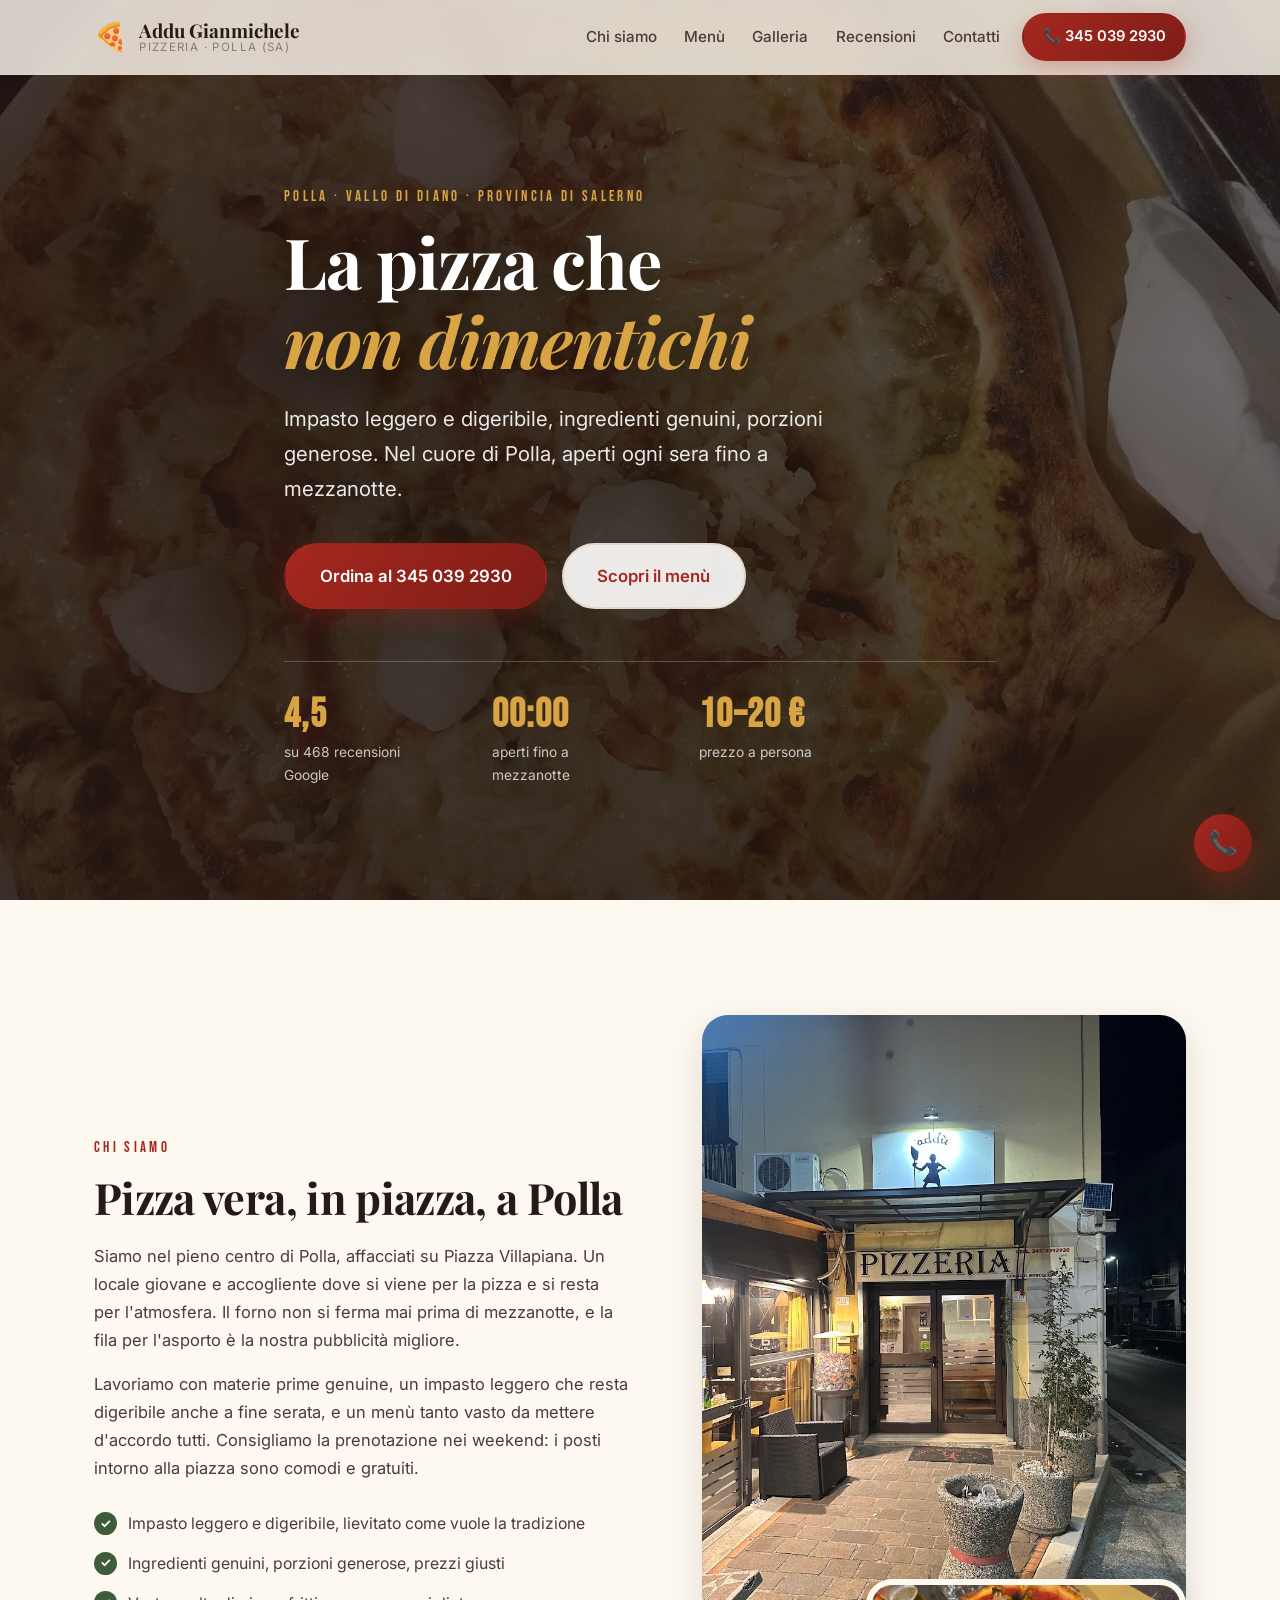
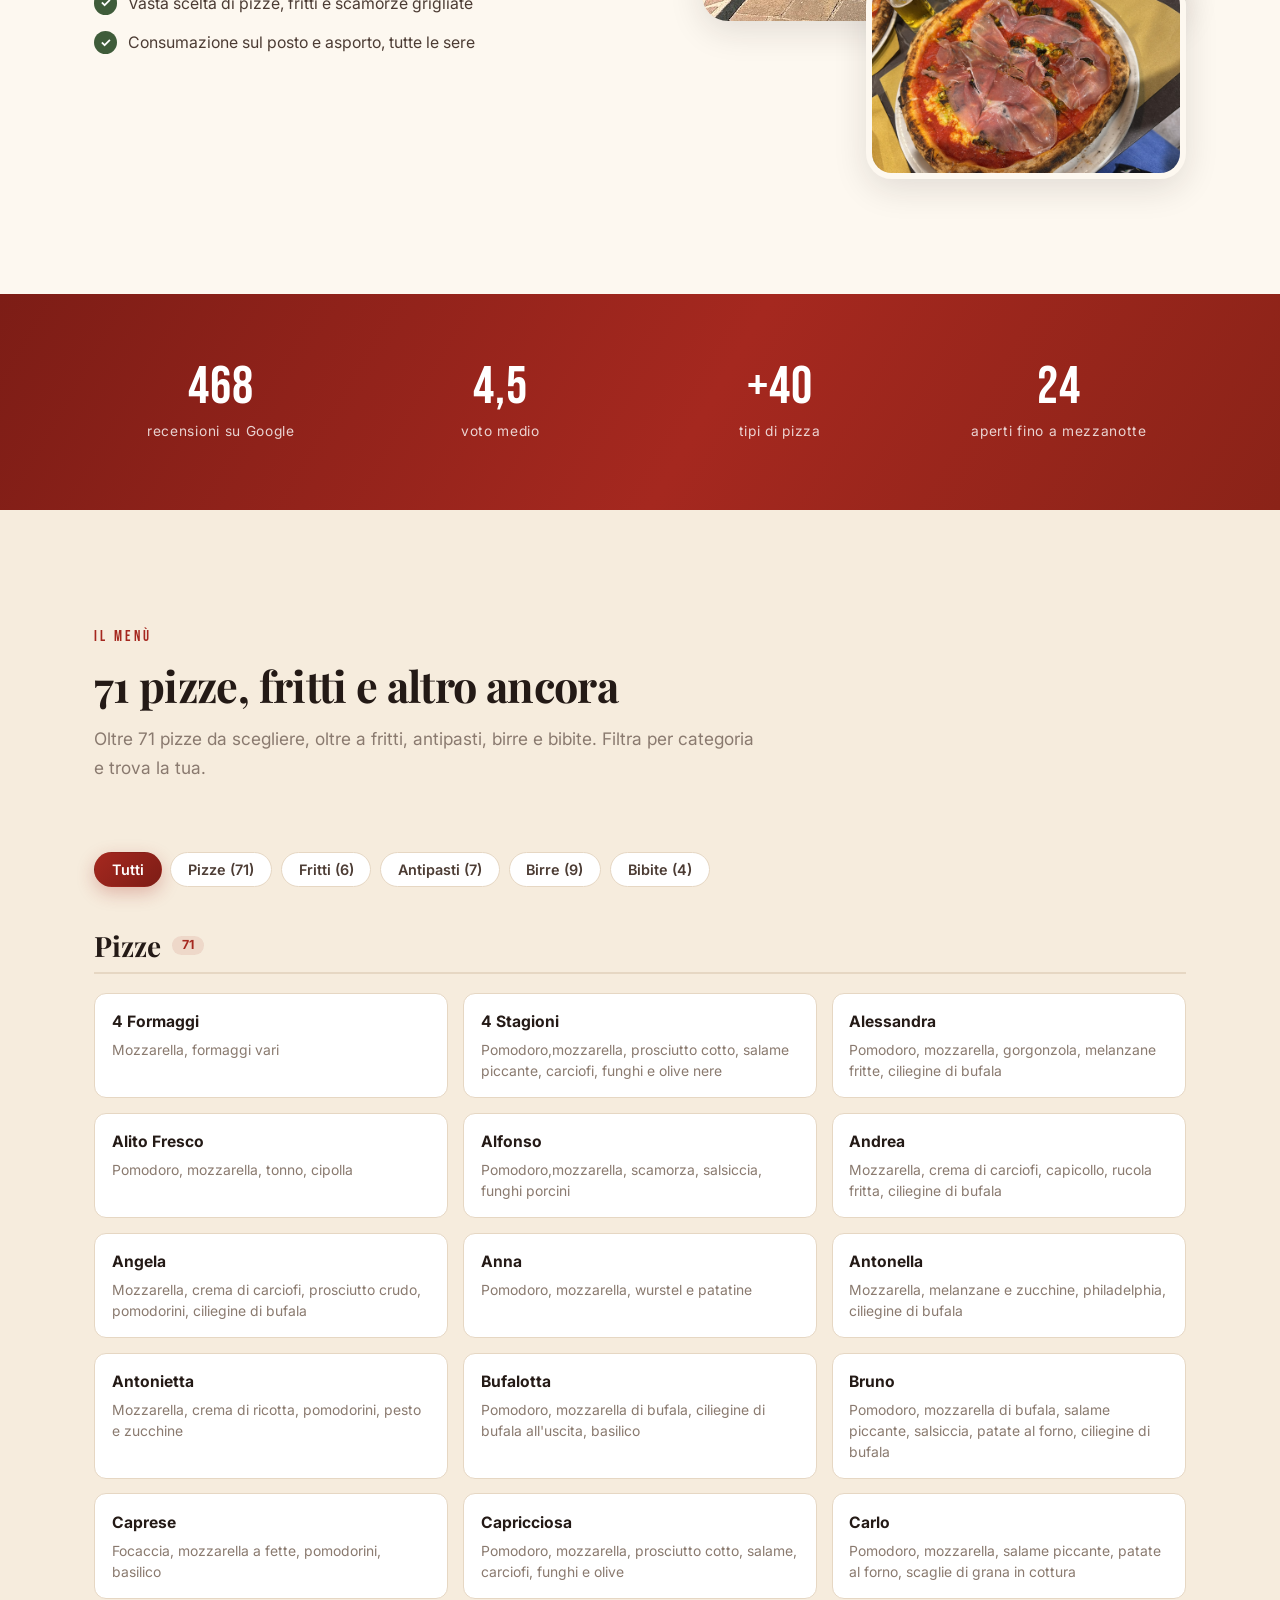
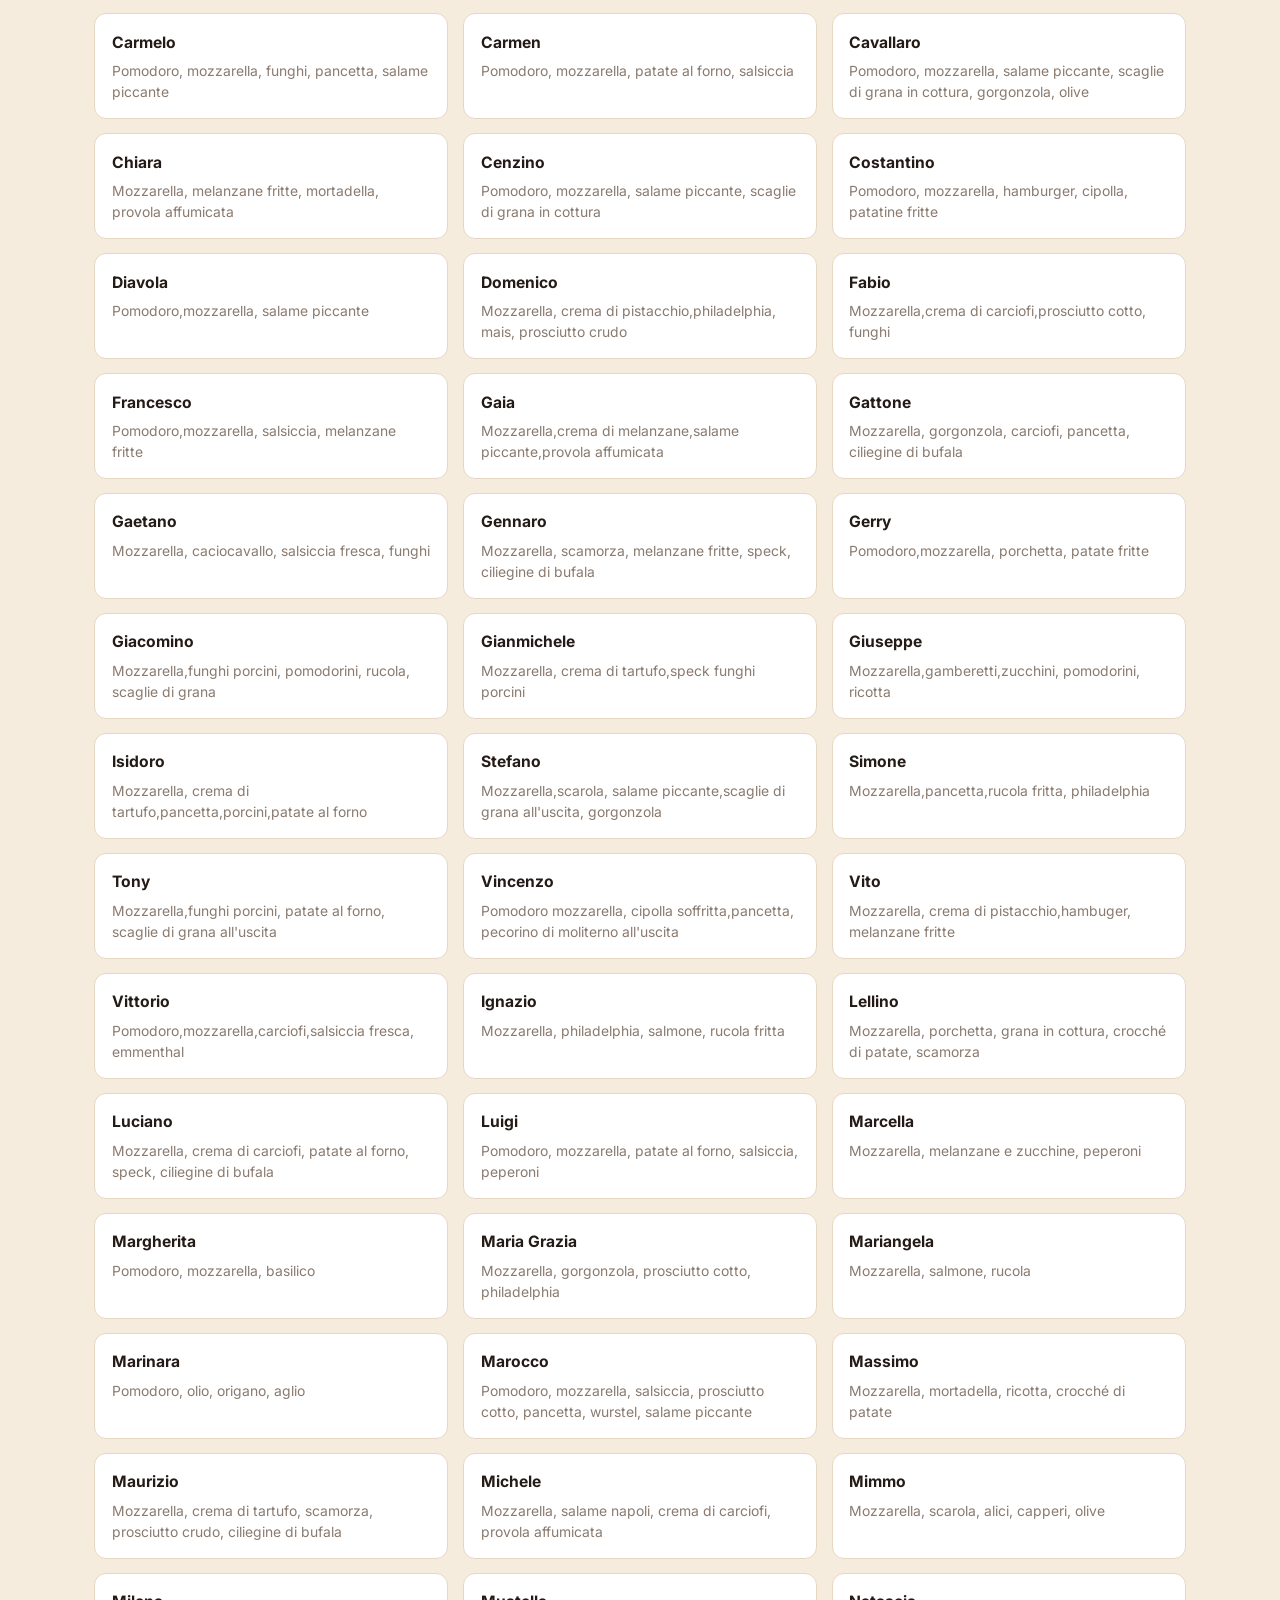
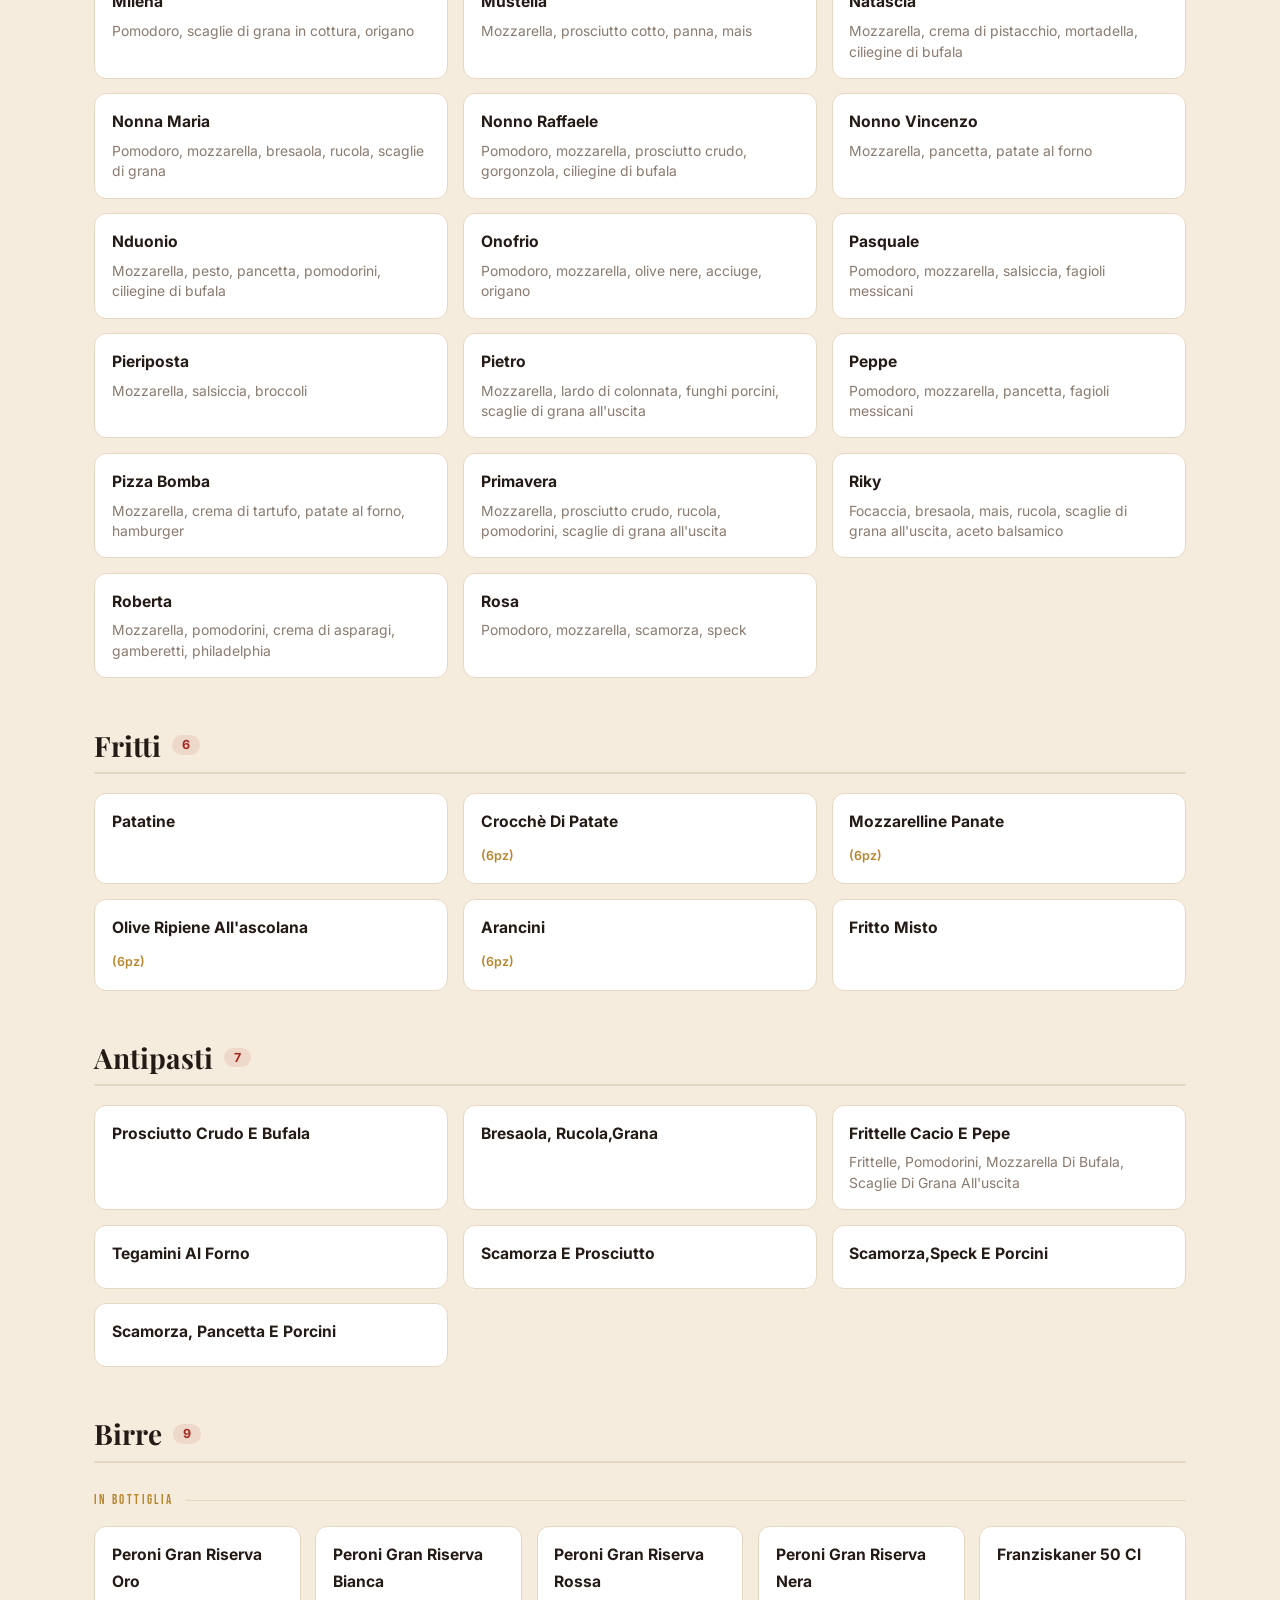
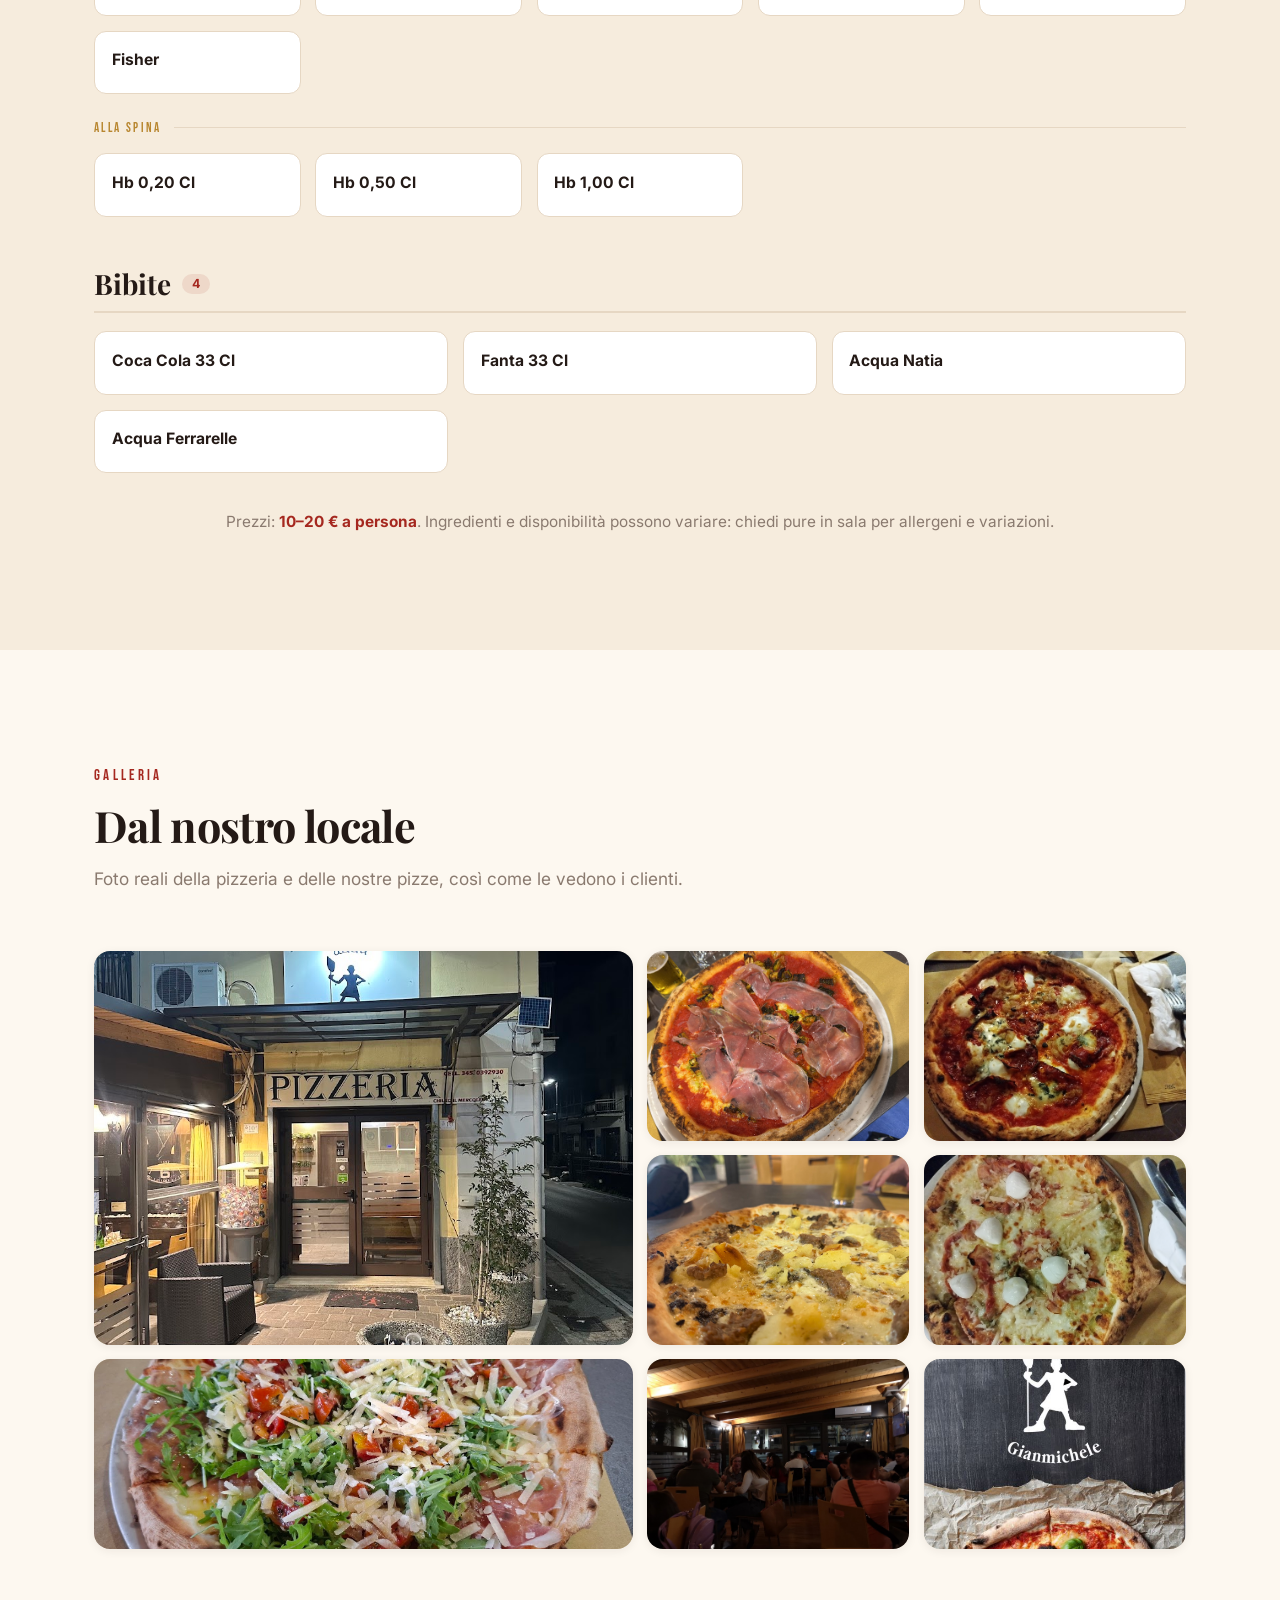
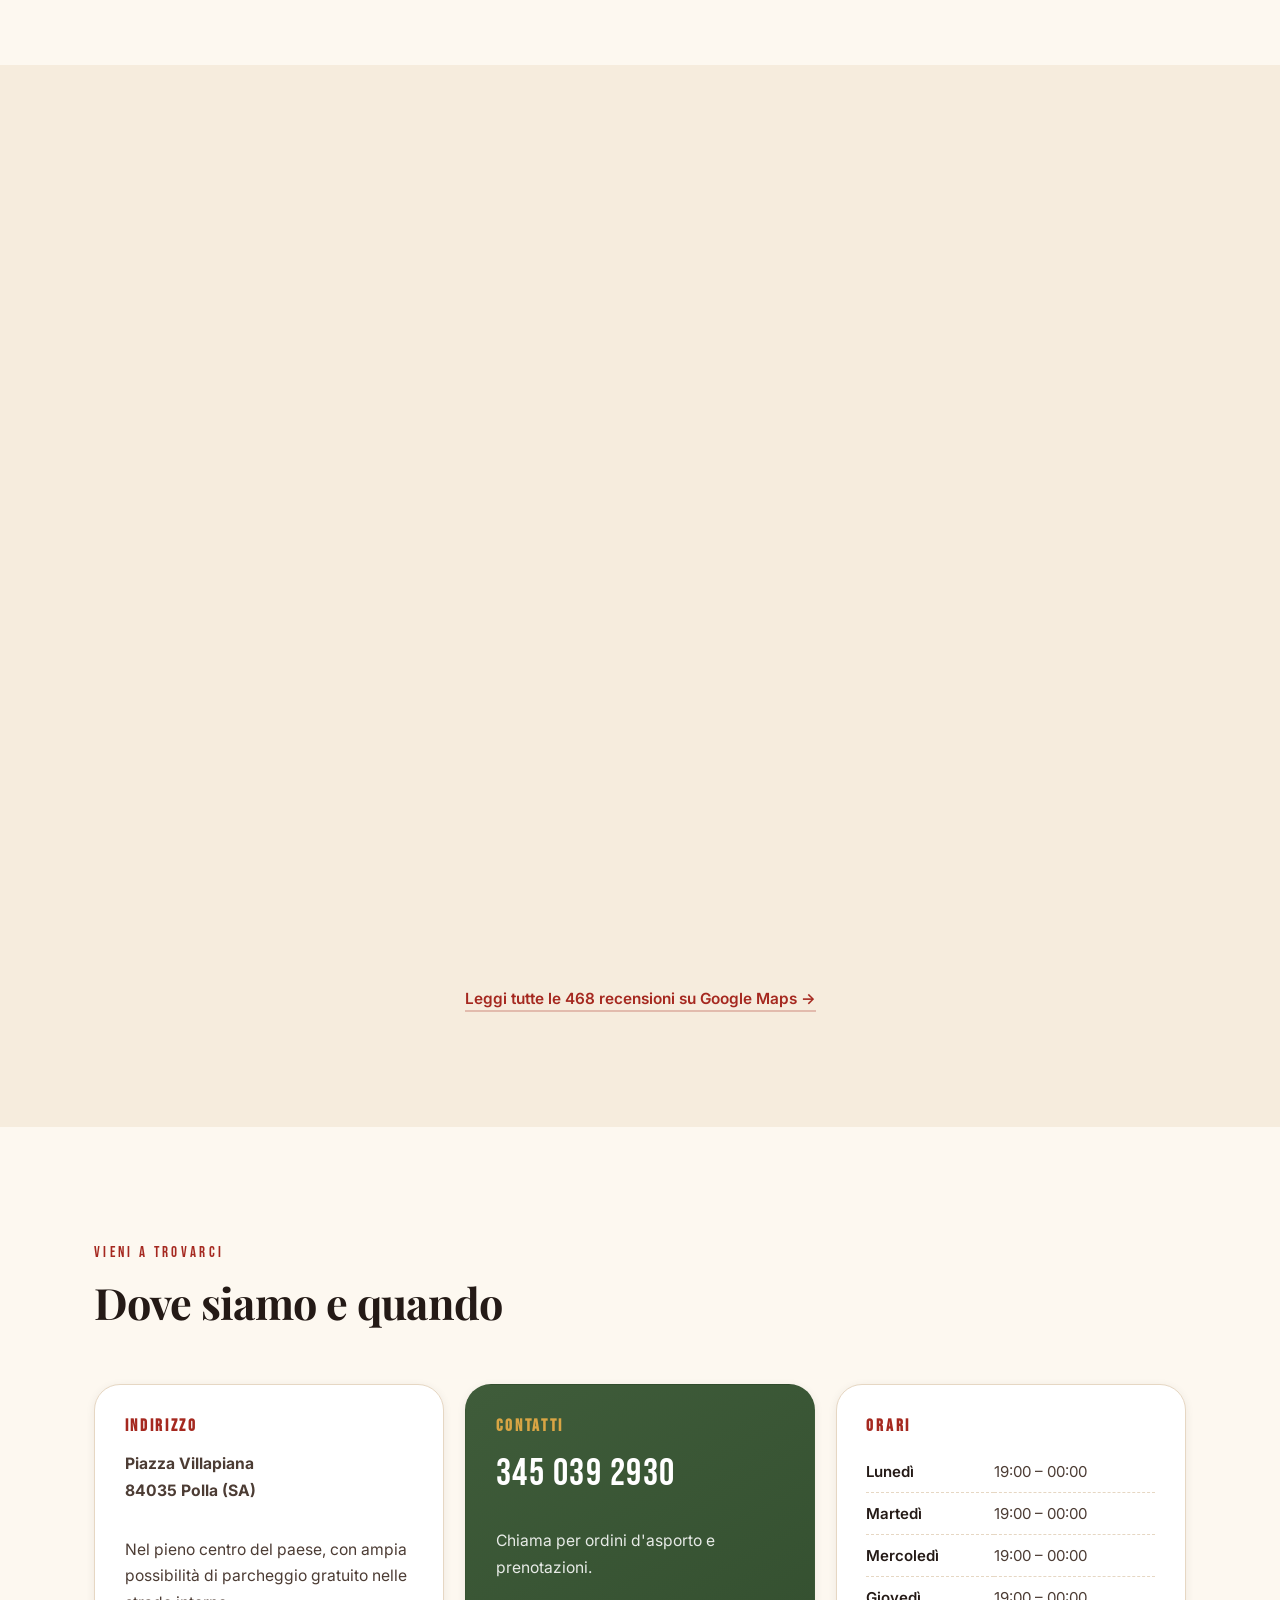
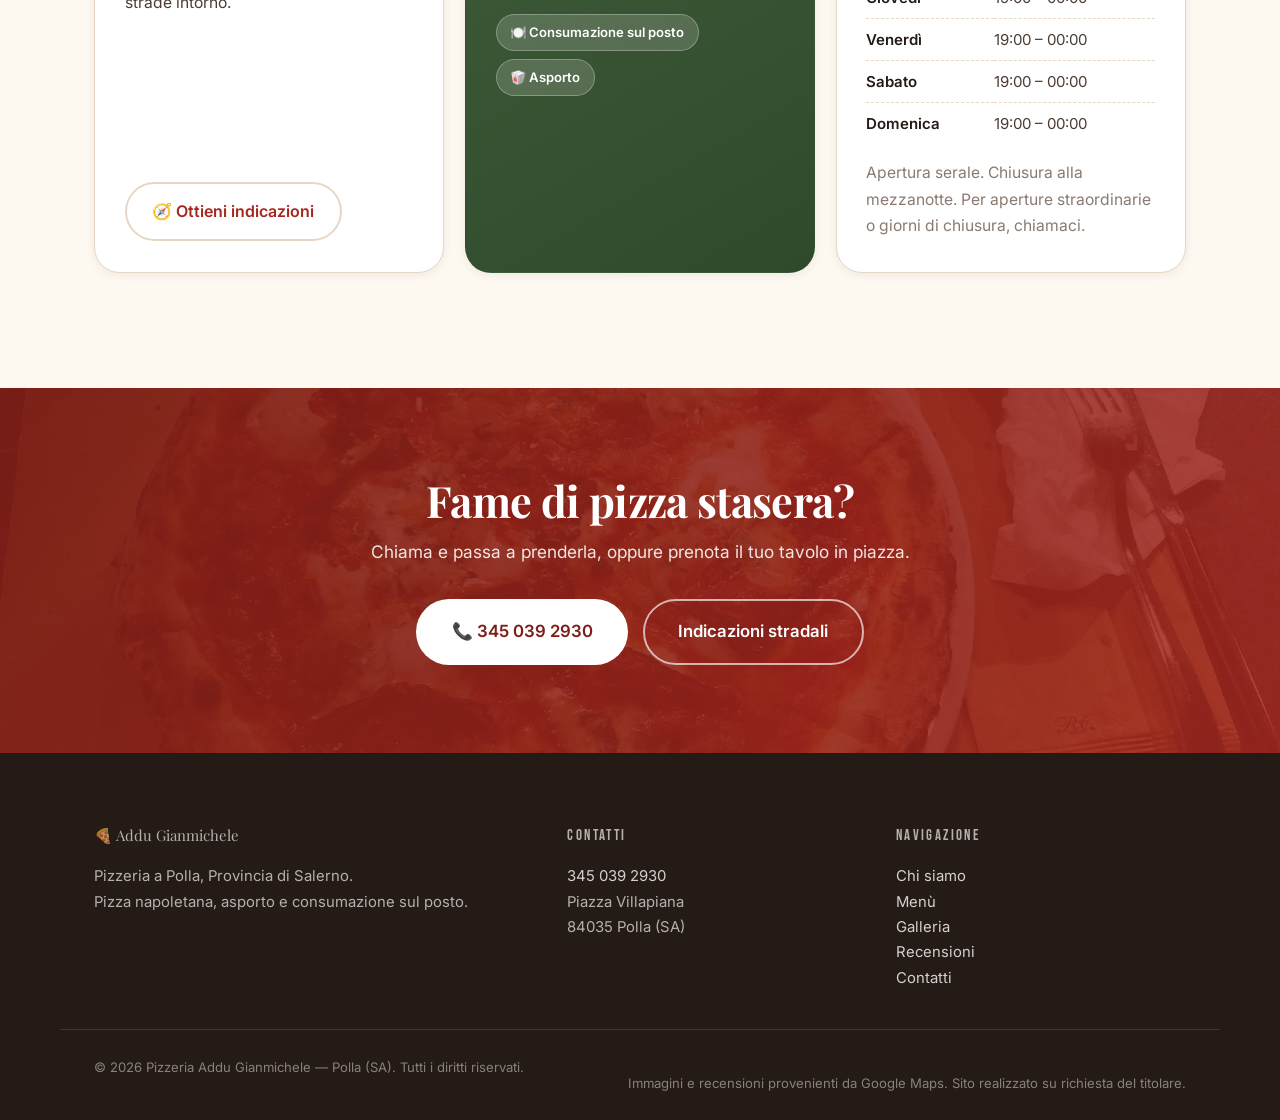
==== index.html @ abef3019 "Sito vetrina Pizzeria Addu Gianmichele - Polla (SA)" ====
<!DOCTYPE html>
<html lang="it">
<head>
<meta charset="UTF-8">
<meta name="viewport" content="width=device-width, initial-scale=1.0">
<title>Pizzeria Addu Gianmichele — Polla (SA) | Pizza napoletana d'asporto e sul posto</title>
<meta name="description" content="Pizzeria Addu Gianmichele a Polla (SA). Pizza napoletana con impasto leggero e ingredienti genuini. Apertura serale fino a mezzanotte, asporto e consumazione sul posto. Piazza Villapiana, Polla. Tel 345 039 2930.">
<meta name="keywords" content="pizzeria Polla, pizza Polla,Addu Gianmichele, pizza da asporto Polla, pizzeria Vallo di Diano, pizza napoletana Salerno">
<meta name="author" content="Pizzeria Addu Gianmichele">
<link rel="canonical" href="https://www.pizzeriaaddugianmichele.it/">

<!-- Open Graph -->
<meta property="og:type" content="restaurant.restaurant">
<meta property="og:title" content="Pizzeria Addu Gianmichele — Polla (SA)">
<meta property="og:description" content="Pizza napoletana con impasto leggero e ingredienti genuini. Aperti fino a mezzanotte. Asporto e sul posto.">
<meta property="og:image" content="images/foto-1.jpg">
<meta property="og:locale" content="it_IT">
<meta property="og:url" content="https://www.pizzeriaaddugianmichele.it/">

<!-- Schema.org LocalBusiness -->
<script type="application/ld+json">
{
  "@context": "https://schema.org",
  "@type": "Restaurant",
  "name": "Pizzeria Addu Gianmichele",
  "servesCuisine": "Pizza, Italiana",
  "priceRange": "€€",
  "currenciesAccepted": "EUR",
  "paymentAccepted": "Contanti, Carte di debito, Carte di credito",
  "telephone": "+393450392930",
  "address": {
    "@type": "PostalAddress",
    "streetAddress": "Piazza Villapiana",
    "postalCode": "84035",
    "addressLocality": "Polla",
    "addressRegion": "SA",
    "addressCountry": "IT"
  },
  "hasMap": "https://maps.google.com/?q=Pizzeria+Addu+Gianmichele+Piazza+Villapiana+Polla+SA",
  "openingHoursSpecification": [{
    "@type": "OpeningHoursSpecification",
    "dayOfWeek": ["Tuesday","Wednesday","Thursday","Friday","Saturday","Sunday","Monday"],
    "opens": "19:00",
    "closes": "00:00"
  }],
  "aggregateRating": {
    "@type": "AggregateRating",
    "ratingValue": "4.5",
    "reviewCount": "468",
    "bestRating": "5",
    "worstRating": "1"
  },
  "review": [
    {
      "@type": "Review",
      "author": {"@type": "Person", "name": "Arianna Liuzzi"},
      "reviewRating": {"@type": "Rating", "ratingValue": "5", "bestRating": "5"},
      "reviewBody": "Location bella e molto giovanile. Servizio molto veloce e professionale. Menù molto vasto soprattutto per le pizze. Portate generose."
    },
    {
      "@type": "Review",
      "author": {"@type": "Person", "name": "Mr. Sydbar Roger"},
      "reviewRating": {"@type": "Rating", "ratingValue": "5", "bestRating": "5"},
      "reviewBody": "In pieno centro, affacciato in una piazza di Polla c'è questo locale dove si consiglia la prenotazione. Posto strategico perché circondato da tanti posti per parcheggiare liberamente."
    }
  ]
}
</script>

<link rel="icon" type="image/svg+xml" href="favicon.svg">
<link rel="apple-touch-icon" href="favicon.svg">
<link rel="preconnect" href="https://fonts.googleapis.com">
<link rel="preconnect" href="https://fonts.gstatic.com" crossorigin>
<link href="https://fonts.googleapis.com/css2?family=Bebas+Neue&family=Inter:wght@400;500;600;700&family=Playfair+Display:ital,wght@0,700;1,600&display=swap" rel="stylesheet">
<link rel="stylesheet" href="css/style.css">
</head>
<body>

<!-- ===== HEADER / NAV ===== -->
<header class="site-header" id="top">
  <div class="container header-inner">
    <a class="brand" href="#top">
      <span class="brand-mark" aria-hidden="true">🍕</span>
      <span class="brand-text">
        <strong>Addu Gianmichele</strong>
        <small>Pizzeria · Polla (SA)</small>
      </span>
    </a>
    <nav class="nav" aria-label="Navigazione principale">
      <a href="#chi-siamo">Chi siamo</a>
      <a href="#menu">Menù</a>
      <a href="#galleria">Galleria</a>
      <a href="#recensioni">Recensioni</a>
      <a href="#contatti">Contatti</a>
    </nav>
    <a class="btn btn-primary btn-sm header-cta" href="tel:+393450392930">📞 345 039 2930</a>
    <button class="nav-toggle" aria-label="Apri menu di navigazione" aria-expanded="false" aria-controls="mobile-nav">
      <span></span><span></span><span></span>
    </button>
  </div>
  <nav class="mobile-nav" id="mobile-nav" aria-label="Navigazione mobile">
    <a href="#chi-siamo">Chi siamo</a>
    <a href="#menu">Menù</a>
    <a href="#galleria">Galleria</a>
    <a href="#recensioni">Recensioni</a>
    <a href="#contatti">Contatti</a>
    <a href="tel:+393450392930" class="btn btn-primary">Chiama ora</a>
  </nav>
</header>

<main>

<!-- ===== HERO ===== -->
<section class="hero" id="hero">
  <div class="hero-bg" aria-hidden="true"></div>
  <div class="container hero-inner">
    <p class="eyebrow">Polla · Vallo di Diano · Provincia di Salerno</p>
    <h1>La pizza che<br><em>non dimentichi</em></h1>
    <p class="hero-sub">Impasto leggero e digeribile, ingredienti genuini, porzioni generose. Nel cuore di Polla, aperti ogni sera fino a mezzanotte.</p>
    <div class="hero-actions">
      <a class="btn btn-primary btn-lg" href="tel:+393450392930">Ordina al 345 039 2930</a>
      <a class="btn btn-ghost btn-lg" href="#menu">Scopri il menù</a>
    </div>
    <ul class="hero-facts">
      <li><strong>4,5</strong><span>su 468 recensioni Google</span></li>
      <li><strong>00:00</strong><span>aperti fino a mezzanotte</span></li>
      <li><strong>10–20 €</strong><span>prezzo a persona</span></li>
    </ul>
  </div>
</section>

<!-- ===== CHI SIAMO ===== -->
<section class="section" id="chi-siamo">
  <div class="container split">
    <div class="split-text">
      <p class="eyebrow">Chi siamo</p>
      <h2>Pizza vera, in piazza, a Polla</h2>
      <p>Siamo nel pieno centro di Polla, affacciati su Piazza Villapiana. Un locale giovane e accogliente dove si viene per la pizza e si resta per l'atmosfera. Il forno non si ferma mai prima di mezzanotte, e la fila per l'asporto è la nostra pubblicità migliore.</p>
      <p>Lavoriamo con materie prime genuine, un impasto leggero che resta digeribile anche a fine serata, e un menù tanto vasto da mettere d'accordo tutti. Consigliamo la prenotazione nei weekend: i posti intorno alla piazza sono comodi e gratuiti.</p>
      <ul class="check-list">
        <li>Impasto leggero e digeribile, lievitato come vuole la tradizione</li>
        <li>Ingredienti genuini, porzioni generose, prezzi giusti</li>
        <li>Vasta scelta di pizze, fritti e scamorze grigliate</li>
        <li>Consumazione sul posto e asporto, tutte le sere</li>
      </ul>
    </div>
    <div class="split-media">
      <figure class="frame frame-tall">
        <img src="images/foto-1.jpg" alt="Pizza della Pizzeria Addu Gianmichele a Polla" loading="lazy" width="800" height="1067">
      </figure>
      <figure class="frame frame-offset">
        <img src="images/foto-3.jpg" alt="Pizza servita dalla Pizzeria Addu Gianmichele" loading="lazy" width="1600" height="900">
      </figure>
    </div>
  </div>
</section>

<!-- ===== NUMERI ===== -->
<section class="band">
  <div class="container band-grid">
    <div class="band-item"><span class="band-num">468</span><span class="band-label">recensioni su Google</span></div>
    <div class="band-item"><span class="band-num">4,5</span><span class="band-label">voto medio</span></div>
    <div class="band-item"><span class="band-num">+40</span><span class="band-label">tipi di pizza</span></div>
    <div class="band-item"><span class="band-num">24</span><span class="band-label">aperti fino a mezzanotte</span></div>
  </div>
</section>

<!-- ===== MENU ===== -->
<section class="section section-alt" id="menu">
  <div class="container">
    <header class="section-head">
      <p class="eyebrow">Il menù</p>
      <h2>71 pizze, fritti e altro ancora</h2>
      <p class="section-lead">Oltre 71 pizze da scegliere, oltre a fritti, antipasti, birre e bibite. Filtra per categoria e trova la tua.</p>
    </header>

    <div class="menu-filters" role="tablist" aria-label="Filtra il menù per categoria">
      <button type="button" class="chip-filter is-active" data-filter="all" aria-pressed="true">Tutti</button>
      <button type="button" class="chip-filter" data-filter="pizze" aria-pressed="false">Pizze (71)</button>
      <button type="button" class="chip-filter" data-filter="fritti" aria-pressed="false">Fritti (6)</button>
      <button type="button" class="chip-filter" data-filter="antipasti" aria-pressed="false">Antipasti (7)</button>
      <button type="button" class="chip-filter" data-filter="birre" aria-pressed="false">Birre (9)</button>
      <button type="button" class="chip-filter" data-filter="bibite" aria-pressed="false">Bibite (4)</button>
    </div>

    <div class="menu-full">
      <div class="m-group" data-group="pizze">
        <h3 class="m-title">Pizze<span class="m-count">71</span></h3>
        <div class="m-list">
          <article class="m-item">
            <h4>4 Formaggi</h4>
            <p>Mozzarella, formaggi vari</p>
          </article>
          <article class="m-item">
            <h4>4 Stagioni</h4>
            <p>Pomodoro,mozzarella, prosciutto cotto, salame piccante, carciofi, funghi e olive nere</p>
          </article>
          <article class="m-item">
            <h4>Alessandra</h4>
            <p>Pomodoro, mozzarella, gorgonzola, melanzane fritte, ciliegine di bufala</p>
          </article>
          <article class="m-item">
            <h4>Alito Fresco</h4>
            <p>Pomodoro, mozzarella, tonno, cipolla</p>
          </article>
          <article class="m-item">
            <h4>Alfonso</h4>
            <p>Pomodoro,mozzarella, scamorza, salsiccia, funghi porcini</p>
          </article>
          <article class="m-item">
            <h4>Andrea</h4>
            <p>Mozzarella, crema di carciofi, capicollo, rucola fritta, ciliegine di bufala</p>
          </article>
          <article class="m-item">
            <h4>Angela</h4>
            <p>Mozzarella, crema di carciofi, prosciutto crudo, pomodorini, ciliegine di bufala</p>
          </article>
          <article class="m-item">
            <h4>Anna</h4>
            <p>Pomodoro, mozzarella, wurstel e patatine</p>
          </article>
          <article class="m-item">
            <h4>Antonella</h4>
            <p>Mozzarella, melanzane e zucchine, philadelphia, ciliegine di bufala</p>
          </article>
          <article class="m-item">
            <h4>Antonietta</h4>
            <p>Mozzarella, crema di ricotta, pomodorini, pesto e zucchine</p>
          </article>
          <article class="m-item">
            <h4>Bufalotta</h4>
            <p>Pomodoro, mozzarella di bufala, ciliegine di bufala all&#x27;uscita, basilico</p>
          </article>
          <article class="m-item">
            <h4>Bruno</h4>
            <p>Pomodoro, mozzarella di bufala, salame piccante, salsiccia, patate al forno, ciliegine di bufala</p>
          </article>
          <article class="m-item">
            <h4>Caprese</h4>
            <p>Focaccia, mozzarella a fette, pomodorini, basilico</p>
          </article>
          <article class="m-item">
            <h4>Capricciosa</h4>
            <p>Pomodoro, mozzarella, prosciutto cotto, salame, carciofi, funghi e olive</p>
          </article>
          <article class="m-item">
            <h4>Carlo</h4>
            <p>Pomodoro, mozzarella, salame piccante, patate al forno, scaglie di grana in cottura</p>
          </article>
          <article class="m-item">
            <h4>Carmelo</h4>
            <p>Pomodoro, mozzarella, funghi, pancetta, salame piccante</p>
          </article>
          <article class="m-item">
            <h4>Carmen</h4>
            <p>Pomodoro, mozzarella, patate al forno, salsiccia</p>
          </article>
          <article class="m-item">
            <h4>Cavallaro</h4>
            <p>Pomodoro, mozzarella, salame piccante, scaglie di grana in cottura, gorgonzola, olive</p>
          </article>
          <article class="m-item">
            <h4>Chiara</h4>
            <p>Mozzarella, melanzane fritte, mortadella, provola affumicata</p>
          </article>
          <article class="m-item">
            <h4>Cenzino</h4>
            <p>Pomodoro, mozzarella, salame piccante, scaglie di grana in cottura</p>
          </article>
          <article class="m-item">
            <h4>Costantino</h4>
            <p>Pomodoro, mozzarella, hamburger, cipolla, patatine fritte</p>
          </article>
          <article class="m-item">
            <h4>Diavola</h4>
            <p>Pomodoro,mozzarella, salame piccante</p>
          </article>
          <article class="m-item">
            <h4>Domenico</h4>
            <p>Mozzarella, crema di pistacchio,philadelphia, mais, prosciutto crudo</p>
          </article>
          <article class="m-item">
            <h4>Fabio</h4>
            <p>Mozzarella,crema di carciofi,prosciutto cotto, funghi</p>
          </article>
          <article class="m-item">
            <h4>Francesco</h4>
            <p>Pomodoro,mozzarella, salsiccia, melanzane fritte</p>
          </article>
          <article class="m-item">
            <h4>Gaia</h4>
            <p>Mozzarella,crema di melanzane,salame piccante,provola affumicata</p>
          </article>
          <article class="m-item">
            <h4>Gattone</h4>
            <p>Mozzarella, gorgonzola, carciofi, pancetta, ciliegine di bufala</p>
          </article>
          <article class="m-item">
            <h4>Gaetano</h4>
            <p>Mozzarella, caciocavallo, salsiccia fresca, funghi</p>
          </article>
          <article class="m-item">
            <h4>Gennaro</h4>
            <p>Mozzarella, scamorza, melanzane fritte, speck, ciliegine di bufala</p>
          </article>
          <article class="m-item">
            <h4>Gerry</h4>
            <p>Pomodoro,mozzarella, porchetta, patate fritte</p>
          </article>
          <article class="m-item">
            <h4>Giacomino</h4>
            <p>Mozzarella,funghi porcini, pomodorini, rucola, scaglie di grana</p>
          </article>
          <article class="m-item">
            <h4>Gianmichele</h4>
            <p>Mozzarella, crema di tartufo,speck funghi porcini</p>
          </article>
          <article class="m-item">
            <h4>Giuseppe</h4>
            <p>Mozzarella,gamberetti,zucchini, pomodorini, ricotta</p>
          </article>
          <article class="m-item">
            <h4>Isidoro</h4>
            <p>Mozzarella, crema di tartufo,pancetta,porcini,patate al forno</p>
          </article>
          <article class="m-item">
            <h4>Stefano</h4>
            <p>Mozzarella,scarola, salame piccante,scaglie di grana all&#x27;uscita, gorgonzola</p>
          </article>
          <article class="m-item">
            <h4>Simone</h4>
            <p>Mozzarella,pancetta,rucola fritta, philadelphia</p>
          </article>
          <article class="m-item">
            <h4>Tony</h4>
            <p>Mozzarella,funghi porcini, patate al forno, scaglie di grana all&#x27;uscita</p>
          </article>
          <article class="m-item">
            <h4>Vincenzo</h4>
            <p>Pomodoro mozzarella, cipolla soffritta,pancetta, pecorino di moliterno all&#x27;uscita</p>
          </article>
          <article class="m-item">
            <h4>Vito</h4>
            <p>Mozzarella, crema di pistacchio,hambuger, melanzane fritte</p>
          </article>
          <article class="m-item">
            <h4>Vittorio</h4>
            <p>Pomodoro,mozzarella,carciofi,salsiccia fresca, emmenthal</p>
          </article>
          <article class="m-item">
            <h4>Ignazio</h4>
            <p>Mozzarella, philadelphia, salmone, rucola fritta</p>
          </article>
          <article class="m-item">
            <h4>Lellino</h4>
            <p>Mozzarella, porchetta, grana in cottura, crocché di patate, scamorza</p>
          </article>
          <article class="m-item">
            <h4>Luciano</h4>
            <p>Mozzarella, crema di carciofi, patate al forno, speck, ciliegine di bufala</p>
          </article>
          <article class="m-item">
            <h4>Luigi</h4>
            <p>Pomodoro, mozzarella, patate al forno, salsiccia, peperoni</p>
          </article>
          <article class="m-item">
            <h4>Marcella</h4>
            <p>Mozzarella, melanzane e zucchine, peperoni</p>
          </article>
          <article class="m-item">
            <h4>Margherita</h4>
            <p>Pomodoro, mozzarella, basilico</p>
          </article>
          <article class="m-item">
            <h4>Maria Grazia</h4>
            <p>Mozzarella, gorgonzola, prosciutto cotto, philadelphia</p>
          </article>
          <article class="m-item">
            <h4>Mariangela</h4>
            <p>Mozzarella, salmone, rucola</p>
          </article>
          <article class="m-item">
            <h4>Marinara</h4>
            <p>Pomodoro, olio, origano, aglio</p>
          </article>
          <article class="m-item">
            <h4>Marocco</h4>
            <p>Pomodoro, mozzarella, salsiccia, prosciutto cotto, pancetta, wurstel, salame piccante</p>
          </article>
          <article class="m-item">
            <h4>Massimo</h4>
            <p>Mozzarella, mortadella, ricotta, crocché di patate</p>
          </article>
          <article class="m-item">
            <h4>Maurizio</h4>
            <p>Mozzarella, crema di tartufo, scamorza, prosciutto crudo, ciliegine di bufala</p>
          </article>
          <article class="m-item">
            <h4>Michele</h4>
            <p>Mozzarella, salame napoli, crema di carciofi, provola affumicata</p>
          </article>
          <article class="m-item">
            <h4>Mimmo</h4>
            <p>Mozzarella, scarola, alici, capperi, olive</p>
          </article>
          <article class="m-item">
            <h4>Milena</h4>
            <p>Pomodoro, scaglie di grana in cottura, origano</p>
          </article>
          <article class="m-item">
            <h4>Mustella</h4>
            <p>Mozzarella, prosciutto cotto, panna, mais</p>
          </article>
          <article class="m-item">
            <h4>Natascia</h4>
            <p>Mozzarella, crema di pistacchio, mortadella, ciliegine di bufala</p>
          </article>
          <article class="m-item">
            <h4>Nonna Maria</h4>
            <p>Pomodoro, mozzarella, bresaola, rucola, scaglie di grana</p>
          </article>
          <article class="m-item">
            <h4>Nonno Raffaele</h4>
            <p>Pomodoro, mozzarella, prosciutto crudo, gorgonzola, ciliegine di bufala</p>
          </article>
          <article class="m-item">
            <h4>Nonno Vincenzo</h4>
            <p>Mozzarella, pancetta, patate al forno</p>
          </article>
          <article class="m-item">
            <h4>Nduonio</h4>
            <p>Mozzarella, pesto, pancetta, pomodorini, ciliegine di bufala</p>
          </article>
          <article class="m-item">
            <h4>Onofrio</h4>
            <p>Pomodoro, mozzarella, olive nere, acciuge, origano</p>
          </article>
          <article class="m-item">
            <h4>Pasquale</h4>
            <p>Pomodoro, mozzarella, salsiccia, fagioli messicani</p>
          </article>
          <article class="m-item">
            <h4>Pieriposta</h4>
            <p>Mozzarella, salsiccia, broccoli</p>
          </article>
          <article class="m-item">
            <h4>Pietro</h4>
            <p>Mozzarella, lardo di colonnata, funghi porcini, scaglie di grana all&#x27;uscita</p>
          </article>
          <article class="m-item">
            <h4>Peppe</h4>
            <p>Pomodoro, mozzarella, pancetta, fagioli messicani</p>
          </article>
          <article class="m-item">
            <h4>Pizza Bomba</h4>
            <p>Mozzarella, crema di tartufo, patate al forno, hamburger</p>
          </article>
          <article class="m-item">
            <h4>Primavera</h4>
            <p>Mozzarella, prosciutto crudo, rucola, pomodorini, scaglie di grana all&#x27;uscita</p>
          </article>
          <article class="m-item">
            <h4>Riky</h4>
            <p>Focaccia, bresaola, mais, rucola, scaglie di grana all&#x27;uscita, aceto balsamico</p>
          </article>
          <article class="m-item">
            <h4>Roberta</h4>
            <p>Mozzarella, pomodorini, crema di asparagi, gamberetti, philadelphia</p>
          </article>
          <article class="m-item">
            <h4>Rosa</h4>
            <p>Pomodoro, mozzarella, scamorza, speck</p>
          </article>
        </div>
      </div>
      <div class="m-group" data-group="fritti">
        <h3 class="m-title">Fritti<span class="m-count">6</span></h3>
        <div class="m-list">
          <article class="m-item">
            <h4>Patatine</h4>
          </article>
          <article class="m-item">
            <h4>Crocchè Di Patate</h4>
            <span class="m-nota">(6pz)</span>
          </article>
          <article class="m-item">
            <h4>Mozzarelline Panate</h4>
            <span class="m-nota">(6pz)</span>
          </article>
          <article class="m-item">
            <h4>Olive Ripiene All&#x27;ascolana</h4>
            <span class="m-nota">(6pz)</span>
          </article>
          <article class="m-item">
            <h4>Arancini</h4>
            <span class="m-nota">(6pz)</span>
          </article>
          <article class="m-item">
            <h4>Fritto Misto</h4>
          </article>
        </div>
      </div>
      <div class="m-group" data-group="antipasti">
        <h3 class="m-title">Antipasti<span class="m-count">7</span></h3>
        <div class="m-list">
          <article class="m-item">
            <h4>Prosciutto Crudo E Bufala</h4>
          </article>
          <article class="m-item">
            <h4>Bresaola, Rucola,Grana</h4>
          </article>
          <article class="m-item">
            <h4>Frittelle Cacio E Pepe</h4>
            <p>Frittelle, Pomodorini, Mozzarella Di Bufala, Scaglie Di Grana All&#x27;uscita</p>
          </article>
          <article class="m-item">
            <h4>Tegamini Al Forno</h4>
          </article>
          <article class="m-item">
            <h4>Scamorza E Prosciutto</h4>
          </article>
          <article class="m-item">
            <h4>Scamorza,Speck E Porcini</h4>
          </article>
          <article class="m-item">
            <h4>Scamorza, Pancetta E Porcini</h4>
          </article>
        </div>
      </div>
      <div class="m-group" data-group="birre">
        <h3 class="m-title">Birre<span class="m-count">9</span></h3>
        <div class="m-list m-list-drinks">
          <div class="m-sub">In bottiglia</div>
          <article class="m-item"><h4>Peroni Gran Riserva Oro</h4></article>
          <article class="m-item"><h4>Peroni Gran Riserva Bianca</h4></article>
          <article class="m-item"><h4>Peroni Gran Riserva Rossa</h4></article>
          <article class="m-item"><h4>Peroni Gran Riserva Nera</h4></article>
          <article class="m-item"><h4>Franziskaner 50 Cl</h4></article>
          <article class="m-item"><h4>Fisher</h4></article>
          <div class="m-sub">Alla spina</div>
          <article class="m-item"><h4>Hb 0,20 Cl</h4></article>
          <article class="m-item"><h4>Hb 0,50 Cl</h4></article>
          <article class="m-item"><h4>Hb 1,00 Cl</h4></article>
        </div>
      </div>
      <div class="m-group" data-group="bibite">
        <h3 class="m-title">Bibite<span class="m-count">4</span></h3>
        <div class="m-list">
          <article class="m-item"><h4>Coca Cola 33 Cl</h4></article>
          <article class="m-item"><h4>Fanta 33 Cl</h4></article>
          <article class="m-item"><h4>Acqua Natia</h4></article>
          <article class="m-item"><h4>Acqua Ferrarelle</h4></article>
        </div>
      </div>
    </div>

    <p class="menu-note">Prezzi: <strong>10–20 € a persona</strong>. Ingredienti e disponibilità possono variare: chiedi pure in sala per allergeni e variazioni.</p>
  </div>
</section>

<!-- ===== GALLERIA ===== -->
<section class="section" id="galleria">
  <div class="container">
    <header class="section-head">
      <p class="eyebrow">Galleria</p>
      <h2>Dal nostro locale</h2>
      <p class="section-lead">Foto reali della pizzeria e delle nostre pizze, così come le vedono i clienti.</p>
    </header>
    <div class="gallery-grid" id="gallery">
      <figure><img src="images/foto-1.jpg" alt="Pizza della Pizzeria Addu Gianmichele" loading="lazy" width="800" height="1067"></figure>
      <figure><img src="images/foto-3.jpg" alt="Pizza della Pizzeria Addu Gianmichele" loading="lazy" width="1600" height="900"></figure>
      <figure><img src="images/foto-4.jpg" alt="Pizza della Pizzeria Addu Gianmichele" loading="lazy" width="1600" height="901"></figure>
      <figure><img src="images/foto-5.jpg" alt="Pizza della Pizzeria Addu Gianmichele" loading="lazy" width="1423" height="1067"></figure>
      <figure><img src="images/foto-6.jpg" alt="Pizza della Pizzeria Addu Gianmichele" loading="lazy" width="1600" height="901"></figure>
      <figure><img src="images/foto-7.jpg" alt="Pizza della Pizzeria Addu Gianmichele" loading="lazy" width="1423" height="1067"></figure>
      <figure><img src="images/foto-8.jpg" alt="Pizza della Pizzeria Addu Gianmichele" loading="lazy" width="1600" height="900"></figure>
      <figure><img src="images/foto-2.jpg" alt="Pizza della Pizzeria Addu Gianmichele" loading="lazy" width="496" height="704"></figure>
    </div>
  </div>
</section>

<!-- ===== RECENSIONI ===== -->
<section class="section section-alt" id="recensioni">
  <div class="container">
    <header class="section-head">
      <p class="eyebrow">Dicono di noi</p>
      <h2>4,5 su 468 recensioni</h2>
      <p class="section-lead">Recensioni reali lasciate dai clienti su Google Maps.</p>
    </header>
    <div class="reviews-grid">
      <blockquote class="review">
        <div class="stars" aria-label="5 stelle su 5">★★★★★</div>
        <p>"Pizza ottima, impasto super digeribile, ottima qualità delle materie prime."</p>
        <cite>Recensione Google</cite>
      </blockquote>
      <blockquote class="review">
        <div class="stars" aria-label="5 stelle su 5">★★★★★</div>
        <p>"Ingredienti buoni, genuini, ricchi di sapore!"</p>
        <cite>Recensione Google</cite>
      </blockquote>
      <blockquote class="review">
        <div class="stars" aria-label="5 stelle su 5">★★★★★</div>
        <p>"In pieno centro, affacciato in una piazza di Polla c'è questo locale dove si consiglia la prenotazione. Posto strategico perché circondato da tanti posti per parcheggiare liberamente."</p>
        <cite>Sydbar Roger · Local Guide</cite>
      </blockquote>
      <blockquote class="review">
        <div class="stars" aria-label="5 stelle su 5">★★★★★</div>
        <p>"Location bella e molto giovanile. Servizio molto veloce e professionale. Menù molto vasto soprattutto per le pizze. Portate generose. Impasto leggero, ben farcite e grandi di dimensioni. Prezzi giusti."</p>
        <cite>Arianna Liuzzi · Local Guide</cite>
      </blockquote>
    </div>
    <p class="reviews-note">
      <a href="https://www.google.com/maps/place/Pizzeria+Addu+Gianmichele/@40.511524,15.4932107,17z" target="_blank" rel="noopener noreferrer">Leggi tutte le 468 recensioni su Google Maps →</a>
    </p>
  </div>
</section>

<!-- ===== CONTATTI ===== -->
<section class="section" id="contatti">
  <div class="container">
    <header class="section-head">
      <p class="eyebrow">Vieni a trovarci</p>
      <h2>Dove siamo e quando</h2>
    </header>

    <div class="contact-grid">
      <div class="contact-card">
        <h3>Indirizzo</h3>
        <p><strong>Piazza Villapiana<br>84035 Polla (SA)</strong></p>
        <p>Nel pieno centro del paese, con ampia possibilità di parcheggio gratuito nelle strade intorno.</p>
        <a class="btn btn-ghost" href="https://www.google.com/maps/dir/?api=1&destination=Pizzeria+Addu+Gianmichele+Piazza+Villapiana+Polla+SA" target="_blank" rel="noopener noreferrer">🧭 Ottieni indicazioni</a>
      </div>

      <div class="contact-card contact-card-accent">
        <h3>Contatti</h3>
        <p class="contact-big"><a href="tel:+393450392930">345 039 2930</a></p>
        <p>Chiama per ordini d'asporto e prenotazioni.</p>
        <p class="contact-services">
          <span class="chip">🍽️ Consumazione sul posto</span>
          <span class="chip">🥡 Asporto</span>
        </p>
      </div>

      <div class="contact-card">
        <h3>Orari</h3>
        <table class="hours">
          <tbody>
            <tr><td>Lunedì</td><td>19:00 – 00:00</td></tr>
            <tr><td>Martedì</td><td>19:00 – 00:00</td></tr>
            <tr><td>Mercoledì</td><td>19:00 – 00:00</td></tr>
            <tr><td>Giovedì</td><td>19:00 – 00:00</td></tr>
            <tr><td>Venerdì</td><td>19:00 – 00:00</td></tr>
            <tr><td>Sabato</td><td>19:00 – 00:00</td></tr>
            <tr><td>Domenica</td><td>19:00 – 00:00</td></tr>
          </tbody>
        </table>
        <p class="hours-note">Apertura serale. Chiusura alla mezzanotte. Per aperture straordinarie o giorni di chiusura, chiamaci.</p>
      </div>
    </div>
  </div>
</section>

<!-- ===== CTA FINALE ===== -->
<section class="cta-band">
  <div class="container cta-inner">
    <h2>Fame di pizza stasera?</h2>
    <p>Chiama e passa a prenderla, oppure prenota il tuo tavolo in piazza.</p>
    <div class="cta-actions">
      <a class="btn btn-light btn-lg" href="tel:+393450392930">📞 345 039 2930</a>
      <a class="btn btn-outline-light btn-lg" href="https://www.google.com/maps/dir/?api=1&destination=Pizzeria+Addu+Gianmichele+Polla" target="_blank" rel="noopener noreferrer">Indicazioni stradali</a>
    </div>
  </div>
</section>

</main>

<!-- ===== FOOTER ===== -->
<footer class="site-footer">
  <div class="container footer-grid">
    <div>
      <p class="footer-brand">🍕 Addu Gianmichele</p>
      <p>Pizzeria a Polla, Provincia di Salerno.<br>Pizza napoletana, asporto e consumazione sul posto.</p>
    </div>
    <div>
      <p class="footer-title">Contatti</p>
      <p><a href="tel:+393450392930">345 039 2930</a><br>
      Piazza Villapiana<br>84035 Polla (SA)</p>
    </div>
    <div>
      <p class="footer-title">Navigazione</p>
      <p><a href="#chi-siamo">Chi siamo</a><br>
      <a href="#menu">Menù</a><br>
      <a href="#galleria">Galleria</a><br>
      <a href="#recensioni">Recensioni</a><br>
      <a href="#contatti">Contatti</a></p>
    </div>
  </div>
  <div class="container footer-bottom">
    <p>© <span id="year">2026</span> Pizzeria Addu Gianmichele — Polla (SA). Tutti i diritti riservati.</p>
    <p>Immagini e recensioni provenienti da Google Maps. Sito realizzato su richiesta del titolare.</p>
  </div>
</footer>

<a class="float-call" href="tel:+393450392930" aria-label="Chiama la pizzeria">📞</a>

<script src="js/main.js"></script>
</body>
</html>
---- css/style.css ----
/* ============================================================
   Pizzeria Addu Gianmichele — Polla (SA)
   Palette: rosso mattone / crema / verde basilico / oro
   ============================================================ */

:root {
  --rosso: #a5281f;
  --rosso-dark: #7d1d16;
  --rosso-light: #c9453a;
  --crema: #fdf8f0;
  --crema-alt: #f6ecdd;
  --basilico: #3f5c3a;
  --basilico-light: #6b8a5f;
  --oro: #d9a544;
  --oro-dark: #b8862f;
  --ink: #241a16;
  --ink-soft: #4c3c34;
  --muted: #8a7a6f;
  --border: #e6d7c3;
  --white: #ffffff;
  --shadow-sm: 0 2px 10px rgba(36, 26, 22, .07);
  --shadow-md: 0 10px 34px rgba(36, 26, 22, .12);
  --shadow-lg: 0 22px 60px rgba(36, 26, 22, .18);
  --radius: 16px;
  --radius-lg: 26px;
  --font-display: 'Playfair Display', Georgia, serif;
  --font-body: 'Inter', system-ui, -apple-system, 'Segoe UI', sans-serif;
  --font-alt: 'Bebas Neue', 'Inter', sans-serif;
  --header-h: 74px;
}

* { margin: 0; padding: 0; box-sizing: border-box; }

html { scroll-behavior: smooth; scroll-padding-top: var(--header-h); }

body {
  font-family: var(--font-body);
  color: var(--ink);
  background: var(--crema);
  line-height: 1.7;
  font-size: 16.5px;
  -webkit-font-smoothing: antialiased;
  overflow-x: hidden;
}

img { max-width: 100%; height: auto; display: block; }
a { color: inherit; text-decoration: none; }

.container {
  width: 100%;
  max-width: 1160px;
  margin: 0 auto;
  padding: 0 clamp(18px, 4vw, 34px);
}

/* ---------- Typography ---------- */
h1, h2, h3 {
  font-family: var(--font-display);
  line-height: 1.12;
  font-weight: 700;
  letter-spacing: -.015em;
  color: var(--ink);
}
h1 { font-size: clamp(2.6rem, 7vw, 4.4rem); }
h2 { font-size: clamp(1.85rem, 4vw, 2.7rem); }
h3 { font-size: 1.16rem; font-family: var(--font-body); font-weight: 700; letter-spacing: 0; }
h1 em { font-style: italic; color: var(--oro); }

p { color: var(--ink-soft); }
p + p { margin-top: 1rem; }

.eyebrow {
  font-family: var(--font-alt);
  font-size: .95rem;
  letter-spacing: .22em;
  text-transform: uppercase;
  color: var(--rosso);
  margin-bottom: .9rem;
  line-height: 1.4;
}

/* ---------- Buttons ---------- */
.btn {
  display: inline-flex;
  align-items: center;
  justify-content: center;
  gap: .5rem;
  font-family: var(--font-body);
  font-weight: 600;
  font-size: 1rem;
  padding: .85rem 1.6rem;
  border-radius: 999px;
  border: 2px solid transparent;
  cursor: pointer;
  transition: transform .22s ease, box-shadow .22s ease, background .22s ease, color .22s ease, border-color .22s ease;
  white-space: nowrap;
}
.btn-sm { padding: .6rem 1.15rem; font-size: .92rem; }
.btn-lg { padding: 1.05rem 2.1rem; font-size: 1.05rem; }

.btn-primary {
  background: linear-gradient(135deg, var(--rosso), var(--rosso-dark));
  color: var(--white);
  box-shadow: 0 8px 24px rgba(165, 40, 31, .3);
}
.btn-primary:hover { transform: translateY(-2px); box-shadow: 0 14px 32px rgba(165, 40, 31, .4); }

.btn-ghost {
  background: rgba(255,255,255,.9);
  color: var(--rosso);
  border-color: var(--border);
  backdrop-filter: blur(6px);
}
.btn-ghost:hover { border-color: var(--rosso); color: var(--rosso-dark); transform: translateY(-2px); }

.btn-light { background: var(--white); color: var(--rosso-dark); }
.btn-light:hover { transform: translateY(-2px); box-shadow: 0 14px 32px rgba(0,0,0,.28); }

.btn-outline-light {
  background: transparent;
  color: var(--white);
  border-color: rgba(255,255,255,.65);
}
.btn-outline-light:hover { background: rgba(255,255,255,.14); border-color: var(--white); }

/* ---------- Header ---------- */
.site-header {
  position: fixed;
  inset: 0 0 auto 0;
  z-index: 100;
  background: rgba(253, 248, 240, .82);
  backdrop-filter: blur(14px) saturate(160%);
  border-bottom: 1px solid rgba(230, 215, 195, .7);
  transition: box-shadow .3s ease, background .3s ease;
}
.site-header.is-scrolled { box-shadow: var(--shadow-sm); background: rgba(253, 248, 240, .95); }

.header-inner {
  display: flex;
  align-items: center;
  gap: 1.4rem;
  height: var(--header-h);
}

.brand { display: flex; align-items: center; gap: .7rem; margin-right: auto; }
.brand-mark { font-size: 1.7rem; line-height: 1; }
.brand-text { display: flex; flex-direction: column; line-height: 1.15; }
.brand-text strong {
  font-family: var(--font-display);
  font-size: 1.18rem;
  color: var(--ink);
}
.brand-text small {
  font-size: .72rem;
  letter-spacing: .12em;
  text-transform: uppercase;
  color: var(--muted);
}

.nav { display: flex; gap: 1.7rem; }
.nav a {
  font-size: .95rem;
  font-weight: 500;
  color: var(--ink-soft);
  position: relative;
  padding: .3rem 0;
  transition: color .2s ease;
}
.nav a::after {
  content: '';
  position: absolute;
  left: 0; bottom: 0;
  width: 0; height: 2px;
  background: var(--rosso);
  transition: width .25s ease;
}
.nav a:hover { color: var(--rosso); }
.nav a:hover::after { width: 100%; }

.nav-toggle {
  display: none;
  flex-direction: column;
  justify-content: center;
  gap: 5px;
  width: 44px; height: 44px;
  background: transparent;
  border: 1px solid var(--border);
  border-radius: 12px;
  cursor: pointer;
  padding: 0 10px;
}
.nav-toggle span { display: block; height: 2px; background: var(--ink); border-radius: 2px; transition: all .25s ease; }
.nav-toggle[aria-expanded="true"] span:nth-child(1) { transform: translateY(7px) rotate(45deg); }
.nav-toggle[aria-expanded="true"] span:nth-child(2) { opacity: 0; }
.nav-toggle[aria-expanded="true"] span:nth-child(3) { transform: translateY(-7px) rotate(-45deg); }

.mobile-nav {
  display: none;
  flex-direction: column;
  gap: .2rem;
  padding: 0 clamp(18px, 4vw, 34px);
  max-height: 0;
  overflow: hidden;
  transition: max-height .35s ease, padding .35s ease;
}
.mobile-nav.is-open { max-height: 340px; padding: 12px clamp(18px, 4vw, 34px) 22px; }
.mobile-nav a {
  padding: .8rem .2rem;
  font-weight: 500;
  color: var(--ink-soft);
  border-bottom: 1px solid rgba(230,215,195,.6);
}
.mobile-nav .btn { margin-top: 12px; border-bottom: none; color: var(--white); }

/* ---------- Hero ---------- */
.hero {
  position: relative;
  min-height: 100vh;
  min-height: 100svh;
  display: flex;
  align-items: center;
  padding: calc(var(--header-h) + 4.5rem) 0 4.5rem;
  overflow: hidden;
  isolation: isolate;
}
.hero-bg {
  position: absolute;
  inset: 0;
  z-index: -2;
  background-image: url('../images/foto-6.jpg');
  background-size: cover;
  background-position: center;
  transform: scale(1.06);
  animation: heroZoom 22s ease-in-out infinite alternate;
}
@keyframes heroZoom { from { transform: scale(1.04); } to { transform: scale(1.14); } }
.hero::before {
  content: '';
  position: absolute;
  inset: 0;
  z-index: -1;
  background:
    radial-gradient(ellipse 90% 70% at 22% 40%, rgba(36, 22, 16, .88) 0%, rgba(36, 22, 16, .62) 45%, rgba(36, 22, 16, .3) 100%),
    linear-gradient(180deg, rgba(36,22,16,.55), rgba(36,22,16,.35) 40%, rgba(36,22,16,.8));
}
.hero-inner { max-width: 780px; color: var(--white); }
.hero-inner .eyebrow { color: var(--oro); }
.hero h1 { color: var(--white); text-shadow: 0 4px 30px rgba(0,0,0,.35); }
.hero h1 em { color: var(--oro); }
.hero-sub {
  font-size: clamp(1.05rem, 2vw, 1.28rem);
  color: rgba(255,255,255,.9);
  max-width: 560px;
  margin-top: 1.4rem;
}
.hero-actions { display: flex; flex-wrap: wrap; gap: .9rem; margin-top: 2.3rem; }

.hero-facts {
  display: flex;
  flex-wrap: wrap;
  gap: clamp(1.6rem, 5vw, 3.6rem);
  margin-top: 3.2rem;
  padding-top: 2.1rem;
  border-top: 1px solid rgba(255,255,255,.22);
  list-style: none;
}
.hero-facts li { display: flex; flex-direction: column; }
.hero-facts strong {
  font-family: var(--font-alt);
  font-size: clamp(1.8rem, 4vw, 2.5rem);
  color: var(--oro);
  letter-spacing: .03em;
  line-height: 1;
}
.hero-facts span { font-size: .86rem; color: rgba(255,255,255,.75); margin-top: .35rem; max-width: 150px; }

/* ---------- Sections ---------- */
.section { padding: clamp(4rem, 9vw, 7.5rem) 0; }
.section-alt { background: var(--crema-alt); }

.section-head { max-width: 660px; margin-bottom: clamp(2.4rem, 5vw, 3.6rem); }
.section-head h2 { margin-bottom: .9rem; }
.section-lead { font-size: 1.08rem; color: var(--muted); }

/* ---------- Split (Chi siamo) ---------- */
.split {
  display: grid;
  grid-template-columns: 1.05fr .95fr;
  gap: clamp(2.4rem, 6vw, 4.5rem);
  align-items: center;
}
.split-text h2 { margin-bottom: 1.3rem; }
.check-list { list-style: none; margin-top: 1.8rem; display: grid; gap: .8rem; }
.check-list li {
  position: relative;
  padding-left: 2.1rem;
  color: var(--ink-soft);
  font-size: .99rem;
}
.check-list li::before {
  content: '✓';
  position: absolute;
  left: 0; top: .05rem;
  width: 1.45rem; height: 1.45rem;
  display: grid;
  place-items: center;
  background: var(--basilico);
  color: var(--white);
  border-radius: 50%;
  font-size: .8rem;
  font-weight: 700;
}

.split-media { position: relative; }
.frame {
  border-radius: var(--radius-lg);
  overflow: hidden;
  box-shadow: var(--shadow-md);
  background: var(--crema-alt);
}
.frame img { width: 100%; height: 100%; object-fit: cover; transition: transform .8s ease; }
.frame:hover img { transform: scale(1.05); }
.frame-tall { aspect-ratio: 4 / 5; }
.frame-offset {
  aspect-ratio: 16 / 10;
  width: 66%;
  margin: -2.6rem 0 0 auto;
  border: 6px solid var(--crema);
  position: relative;
  z-index: 2;
}

/* ---------- Band (numeri) ---------- */
.band {
  background: linear-gradient(120deg, var(--rosso-dark), var(--rosso) 55%, #8b2318);
  padding: clamp(2.8rem, 6vw, 4.2rem) 0;
}
.band-grid {
  display: grid;
  grid-template-columns: repeat(4, 1fr);
  gap: 1.6rem;
  text-align: center;
}
.band-item { display: flex; flex-direction: column; gap: .35rem; }
.band-num {
  font-family: var(--font-alt);
  font-size: clamp(2.3rem, 5vw, 3.3rem);
  color: var(--white);
  line-height: 1;
  letter-spacing: .02em;
}
.band-label { font-size: .86rem; color: rgba(255,255,255,.8); letter-spacing: .05em; }

/* ---------- Menu ---------- */

.menu-note {
  margin-top: 2.2rem;
  text-align: center;
  font-size: .96rem;
  color: var(--muted);
}
.menu-note strong { color: var(--rosso); }

/* ---------- Menù completo: filtri + lista ---------- */

.menu-filters {
  display: flex;
  flex-wrap: wrap;
  gap: .55rem;
  margin-bottom: 2rem;
  position: sticky;
  top: calc(var(--header-h) + 8px);
  z-index: 20;
  background: var(--crema-alt);
  padding: .7rem 0;
}
.chip-filter {
  font-family: var(--font-body);
  font-size: .9rem;
  font-weight: 600;
  color: var(--ink-soft);
  background: var(--white);
  border: 1.5px solid var(--border);
  border-radius: 999px;
  padding: .5rem 1.05rem;
  cursor: pointer;
  transition: all .22s ease;
}
.chip-filter:hover { border-color: var(--rosso); color: var(--rosso); }
.chip-filter.is-active {
  background: linear-gradient(135deg, var(--rosso), var(--rosso-dark));
  border-color: transparent;
  color: var(--white);
  box-shadow: 0 6px 18px rgba(165, 40, 31, .28);
}

.menu-full { display: flex; flex-direction: column; gap: clamp(2.2rem, 5vw, 3.2rem); }

.m-group.is-hidden { display: none; }

.m-title {
  display: flex;
  align-items: center;
  gap: .7rem;
  font-family: var(--font-display);
  font-size: clamp(1.35rem, 3vw, 1.75rem);
  font-weight: 700;
  color: var(--ink);
  margin-bottom: 1.15rem;
  padding-bottom: .7rem;
  border-bottom: 2px solid var(--border);
}
.m-count {
  font-family: var(--font-body);
  font-size: .78rem;
  font-weight: 700;
  color: var(--rosso);
  background: rgba(165, 40, 31, .1);
  border-radius: 999px;
  padding: .18rem .6rem;
  letter-spacing: .02em;
}

.m-list {
  display: grid;
  grid-template-columns: repeat(auto-fill, minmax(272px, 1fr));
  gap: .9rem;
}
.m-list-drinks { grid-template-columns: repeat(auto-fill, minmax(200px, 1fr)); }

.m-sub {
  grid-column: 1 / -1;
  font-family: var(--font-alt);
  font-size: .82rem;
  letter-spacing: .18em;
  text-transform: uppercase;
  color: var(--oro-dark);
  margin-top: .5rem;
  display: flex;
  align-items: center;
  gap: .8rem;
}
.m-sub::after { content: ''; flex: 1; height: 1px; background: var(--border); }

.m-item {
  background: var(--white);
  border: 1px solid var(--border);
  border-radius: 12px;
  padding: .95rem 1.05rem;
  transition: border-color .22s ease, transform .22s ease;
}
.m-item:hover { border-color: rgba(165, 40, 31, .4); transform: translateY(-2px); }
.m-item h4 {
  font-family: var(--font-body);
  font-size: .98rem;
  font-weight: 700;
  color: var(--ink);
  margin-bottom: .3rem;
}
.m-item p { font-size: .87rem; color: var(--muted); line-height: 1.5; }
.m-nota {
  display: inline-block;
  font-size: .78rem;
  font-weight: 600;
  color: var(--oro-dark);
}

/* stato vuoto (se filtro non ha risultati — difensivo) */
.menu-full.is-empty::before {
  content: 'Nessuna voce per questa categoria.';
  display: block;
  color: var(--muted);
}

@media (max-width: 560px) {
  .menu-filters { position: static; }
  .m-list { grid-template-columns: 1fr; }
}

/* ---------- Galleria ---------- */
.gallery-grid {
  display: grid;
  grid-template-columns: repeat(4, 1fr);
  grid-auto-rows: 190px;
  gap: .9rem;
}
.gallery-grid figure {
  border-radius: var(--radius);
  overflow: hidden;
  box-shadow: var(--shadow-sm);
  background: var(--crema-alt);
  transition: transform .35s ease, box-shadow .35s ease;
}
.gallery-grid figure:nth-child(1) { grid-column: span 2; grid-row: span 2; }
.gallery-grid figure:nth-child(6) { grid-column: span 2; }
.gallery-grid img {
  width: 100%; height: 100%;
  object-fit: cover;
  transition: transform .7s ease;
}
.gallery-grid figure:hover { transform: translateY(-4px); box-shadow: var(--shadow-md); }
.gallery-grid figure:hover img { transform: scale(1.08); }

/* ---------- Recensioni ---------- */
.reviews-grid {
  display: grid;
  grid-template-columns: repeat(auto-fit, minmax(268px, 1fr));
  gap: 1.15rem;
}
.review {
  background: var(--white);
  border: 1px solid var(--border);
  border-radius: var(--radius);
  padding: 1.7rem 1.6rem;
  margin: 0;
  display: flex;
  flex-direction: column;
  gap: .95rem;
  box-shadow: var(--shadow-sm);
  transition: transform .28s ease, box-shadow .28s ease;
}
.review:hover { transform: translateY(-4px); box-shadow: var(--shadow-md); }
.stars { color: var(--oro); font-size: 1.05rem; letter-spacing: .12em; }
.review p { color: var(--ink-soft); font-size: .98rem; font-style: italic; flex: 1; }
.review cite { font-style: normal; font-size: .85rem; color: var(--muted); font-weight: 600; }

.reviews-note { text-align: center; margin-top: 2rem; font-size: .96rem; }
.reviews-note a { color: var(--rosso); font-weight: 600; border-bottom: 2px solid rgba(165,40,31,.25); padding-bottom: 2px; transition: border-color .2s ease; }
.reviews-note a:hover { border-color: var(--rosso); }

/* ---------- Contatti ---------- */
.contact-grid {
  display: grid;
  grid-template-columns: repeat(auto-fit, minmax(272px, 1fr));
  gap: 1.3rem;
  align-items: start;
}
.contact-card {
  background: var(--white);
  border: 1px solid var(--border);
  border-radius: var(--radius-lg);
  padding: 2rem 1.85rem;
  box-shadow: var(--shadow-sm);
  display: flex;
  flex-direction: column;
  gap: 1rem;
  height: 100%;
}
.contact-card h3 {
  font-family: var(--font-alt);
  font-size: 1.05rem;
  letter-spacing: .16em;
  text-transform: uppercase;
  color: var(--rosso);
}
.contact-card p { font-size: .98rem; }
.contact-card .btn { align-self: flex-start; margin-top: auto; }

.contact-card-accent {
  background: linear-gradient(150deg, var(--basilico), #2f4a2b);
  border-color: transparent;
  color: var(--white);
}
.contact-card-accent h3 { color: var(--oro); }
.contact-card-accent p { color: rgba(255,255,255,.88); }

.contact-big { margin: .2rem 0; }
.contact-big a {
  font-family: var(--font-alt);
  font-size: 2.35rem;
  letter-spacing: .04em;
  color: var(--white);
  line-height: 1;
  transition: color .2s ease;
}
.contact-big a:hover { color: var(--oro); }

.contact-services { display: flex; flex-wrap: wrap; gap: .5rem; }
.chip {
  font-size: .82rem;
  font-weight: 600;
  color: var(--white);
  background: rgba(255,255,255,.16);
  border: 1px solid rgba(255,255,255,.28);
  padding: .4rem .85rem;
  border-radius: 999px;
}

.hours { width: 100%; border-collapse: collapse; font-size: .94rem; }
.hours td { padding: .48rem 0; border-bottom: 1px dashed var(--border); color: var(--ink-soft); }
.hours td:first-child { font-weight: 600; color: var(--ink); }
.hours tr:last-child td { border-bottom: none; }
.hours-note { font-size: .84rem; color: var(--muted); }

/* ---------- CTA band ---------- */
.cta-band {
  position: relative;
  padding: clamp(3.4rem, 8vw, 5.5rem) 0;
  text-align: center;
  background-image: url('../images/foto-4.jpg');
  background-size: cover;
  background-position: center;
  isolation: isolate;
}
.cta-band::before {
  content: '';
  position: absolute;
  inset: 0;
  z-index: -1;
  background: linear-gradient(120deg, rgba(125,29,22,.92), rgba(165,40,31,.85));
}
.cta-inner h2 { color: var(--white); margin-bottom: .8rem; }
.cta-inner p { color: rgba(255,255,255,.88); font-size: 1.08rem; margin-bottom: 2rem; }
.cta-actions { display: flex; flex-wrap: wrap; gap: .9rem; justify-content: center; }

/* ---------- Footer ---------- */
.site-footer { background: var(--ink); color: rgba(255,255,255,.72); padding: clamp(3rem, 6vw, 4.4rem) 0 1.6rem; }
.footer-grid {
  display: grid;
  grid-template-columns: 1.5fr 1fr 1fr;
  gap: 2.4rem;
  padding-bottom: 2.4rem;
  border-bottom: 1px solid rgba(255,255,255,.12);
}
.footer-brand {
  font-family: var(--font-display);
  font-size: 1.35rem;
  color: var(--white);
  margin-bottom: .6rem;
}
.site-footer p { font-size: .93rem; color: rgba(255,255,255,.66); line-height: 1.7; }
.footer-title {
  font-family: var(--font-alt);
  letter-spacing: .16em;
  text-transform: uppercase;
  color: var(--oro);
  font-size: .9rem;
  margin-bottom: .7rem;
}
.site-footer a { color: rgba(255,255,255,.8); transition: color .2s ease; }
.site-footer a:hover { color: var(--oro); }
.footer-bottom {
  display: flex;
  flex-wrap: wrap;
  gap: .8rem;
  justify-content: space-between;
  padding-top: 1.6rem;
}
.footer-bottom p { font-size: .82rem; color: rgba(255,255,255,.45); }

/* ---------- Floating call ---------- */
.float-call {
  position: fixed;
  right: clamp(16px, 3vw, 28px);
  bottom: clamp(16px, 3vw, 28px);
  z-index: 90;
  width: 58px; height: 58px;
  display: grid;
  place-items: center;
  font-size: 1.5rem;
  background: linear-gradient(135deg, var(--rosso), var(--rosso-dark));
  border-radius: 50%;
  box-shadow: 0 10px 28px rgba(165,40,31,.42);
  animation: pulse 2.6s ease-in-out infinite;
}
@keyframes pulse {
  0%, 100% { box-shadow: 0 10px 28px rgba(165,40,31,.42), 0 0 0 0 rgba(165,40,31,.45); }
  50% { box-shadow: 0 10px 28px rgba(165,40,31,.42), 0 0 0 14px rgba(165,40,31,0); }
}
.float-call:hover { animation: none; transform: scale(1.08); }

/* ---------- Reveal animations ---------- */
.reveal { opacity: 0; transform: translateY(26px); transition: opacity .75s cubic-bezier(.22,.61,.36,1), transform .75s cubic-bezier(.22,.61,.36,1); }
.reveal.is-visible { opacity: 1; transform: none; }
.reveal[data-delay="1"] { transition-delay: .1s; }
.reveal[data-delay="2"] { transition-delay: .2s; }
.reveal[data-delay="3"] { transition-delay: .3s; }
.reveal[data-delay="4"] { transition-delay: .4s; }

@media (prefers-reduced-motion: reduce) {
  *, *::before, *::after { animation-duration: .01ms !important; animation-iteration-count: 1 !important; transition-duration: .01ms !important; }
  .reveal { opacity: 1; transform: none; }
  html { scroll-behavior: auto; }
}

/* ---------- Responsive ---------- */
@media (max-width: 980px) {
  .split { grid-template-columns: 1fr; }
  .split-media { order: -1; max-width: 560px; }
  .frame-tall { aspect-ratio: 16 / 11; }
  .band-grid { grid-template-columns: repeat(2, 1fr); gap: 2rem; }
  .gallery-grid { grid-template-columns: repeat(2, 1fr); grid-auto-rows: 168px; }
  .gallery-grid figure:nth-child(1) { grid-column: span 2; grid-row: span 1; }
  .gallery-grid figure:nth-child(6) { grid-column: span 1; }
  .footer-grid { grid-template-columns: 1fr 1fr; }
}

@media (max-width: 820px) {
  .nav, .header-cta { display: none; }
  .nav-toggle { display: flex; }
  .mobile-nav { display: flex; }
}

@media (max-width: 560px) {
  body { font-size: 16px; }
  .hero { min-height: auto; padding: calc(var(--header-h) + 3.5rem) 0 4rem; }
  .hero-facts { gap: 1.4rem 2.2rem; }
  .hero-actions .btn, .cta-actions .btn { width: 100%; }
  .frame-offset { width: 78%; margin-top: -1.8rem; }
  .gallery-grid { grid-template-columns: 1fr; grid-auto-rows: 210px; }
  .gallery-grid figure:nth-child(1) { grid-column: span 1; }
  .footer-grid { grid-template-columns: 1fr; gap: 1.8rem; }
  .footer-bottom { flex-direction: column; }
  .float-call { width: 52px; height: 52px; font-size: 1.3rem; }
}

/* ---------- Print ---------- */
@media print {
  .site-header, .float-call, .nav-toggle, .mobile-nav, .hero-actions, .cta-band { display: none !important; }
  body { background: #fff; }
}
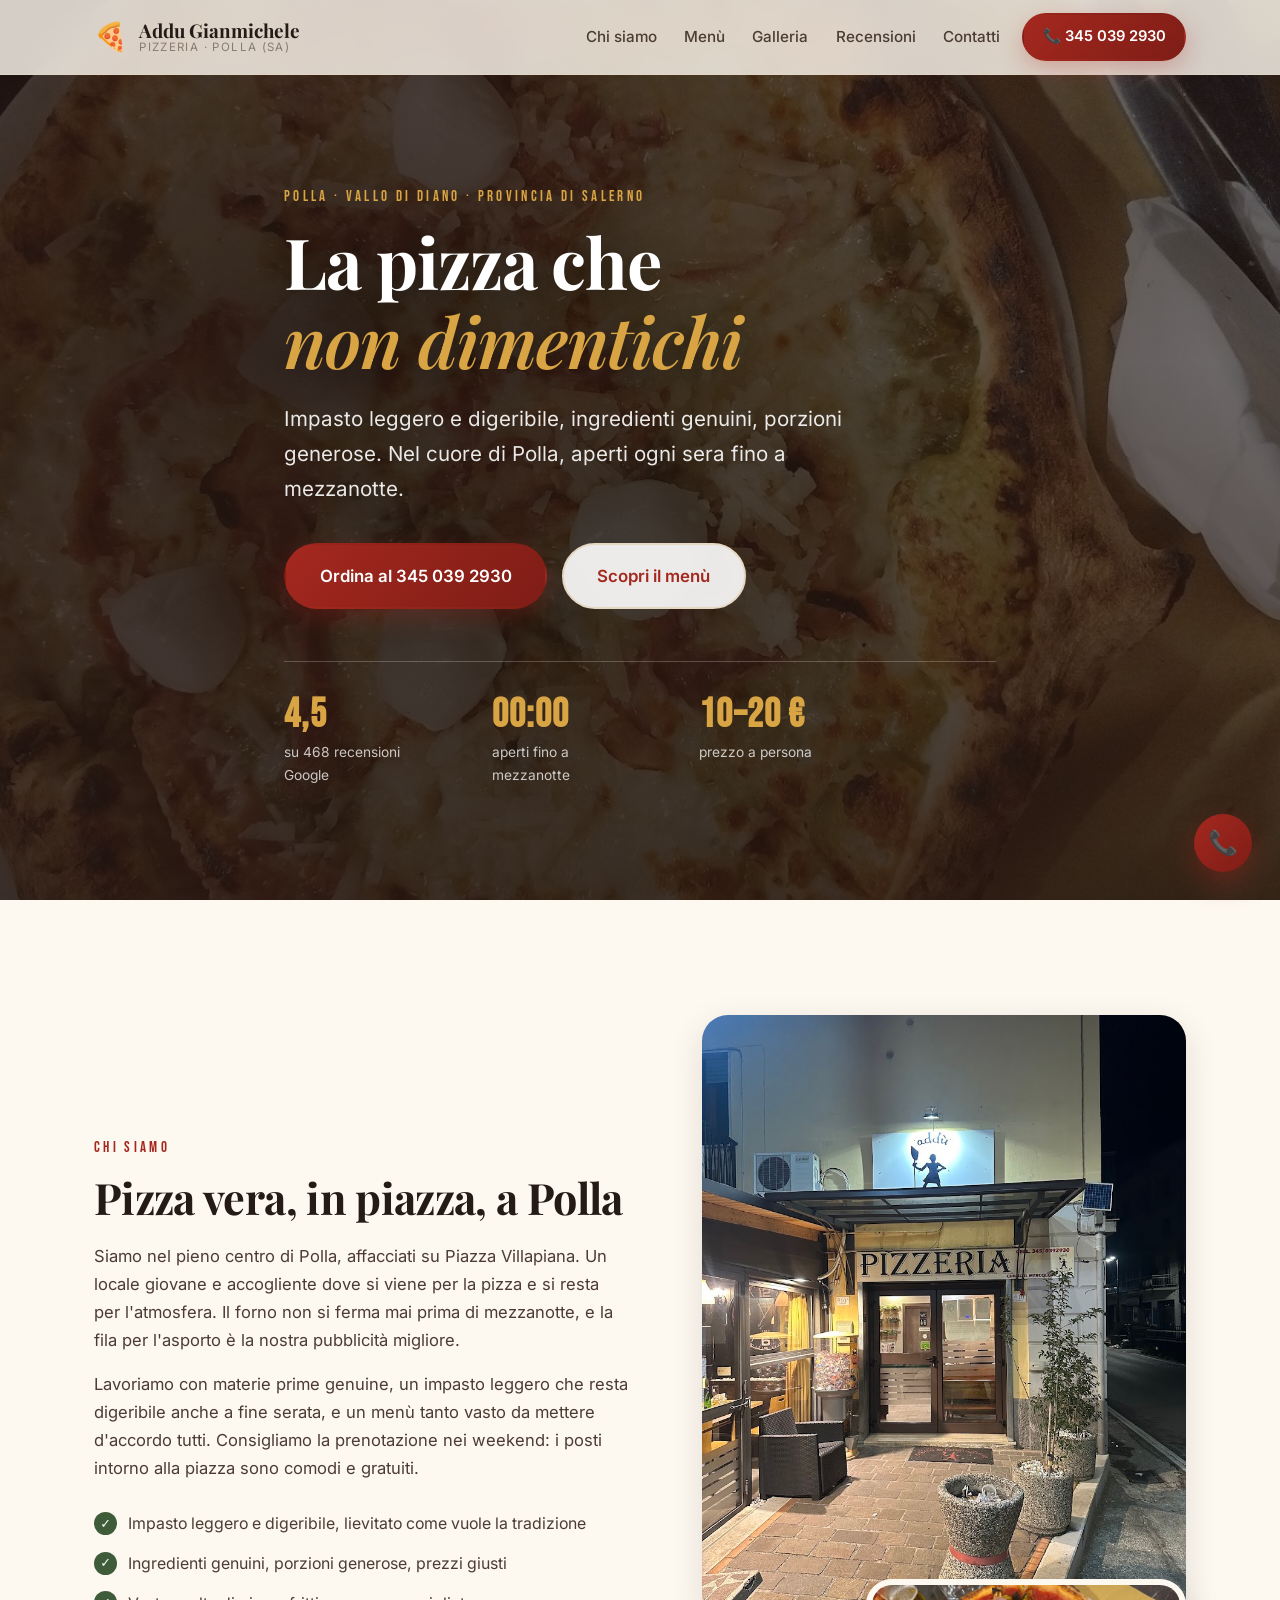
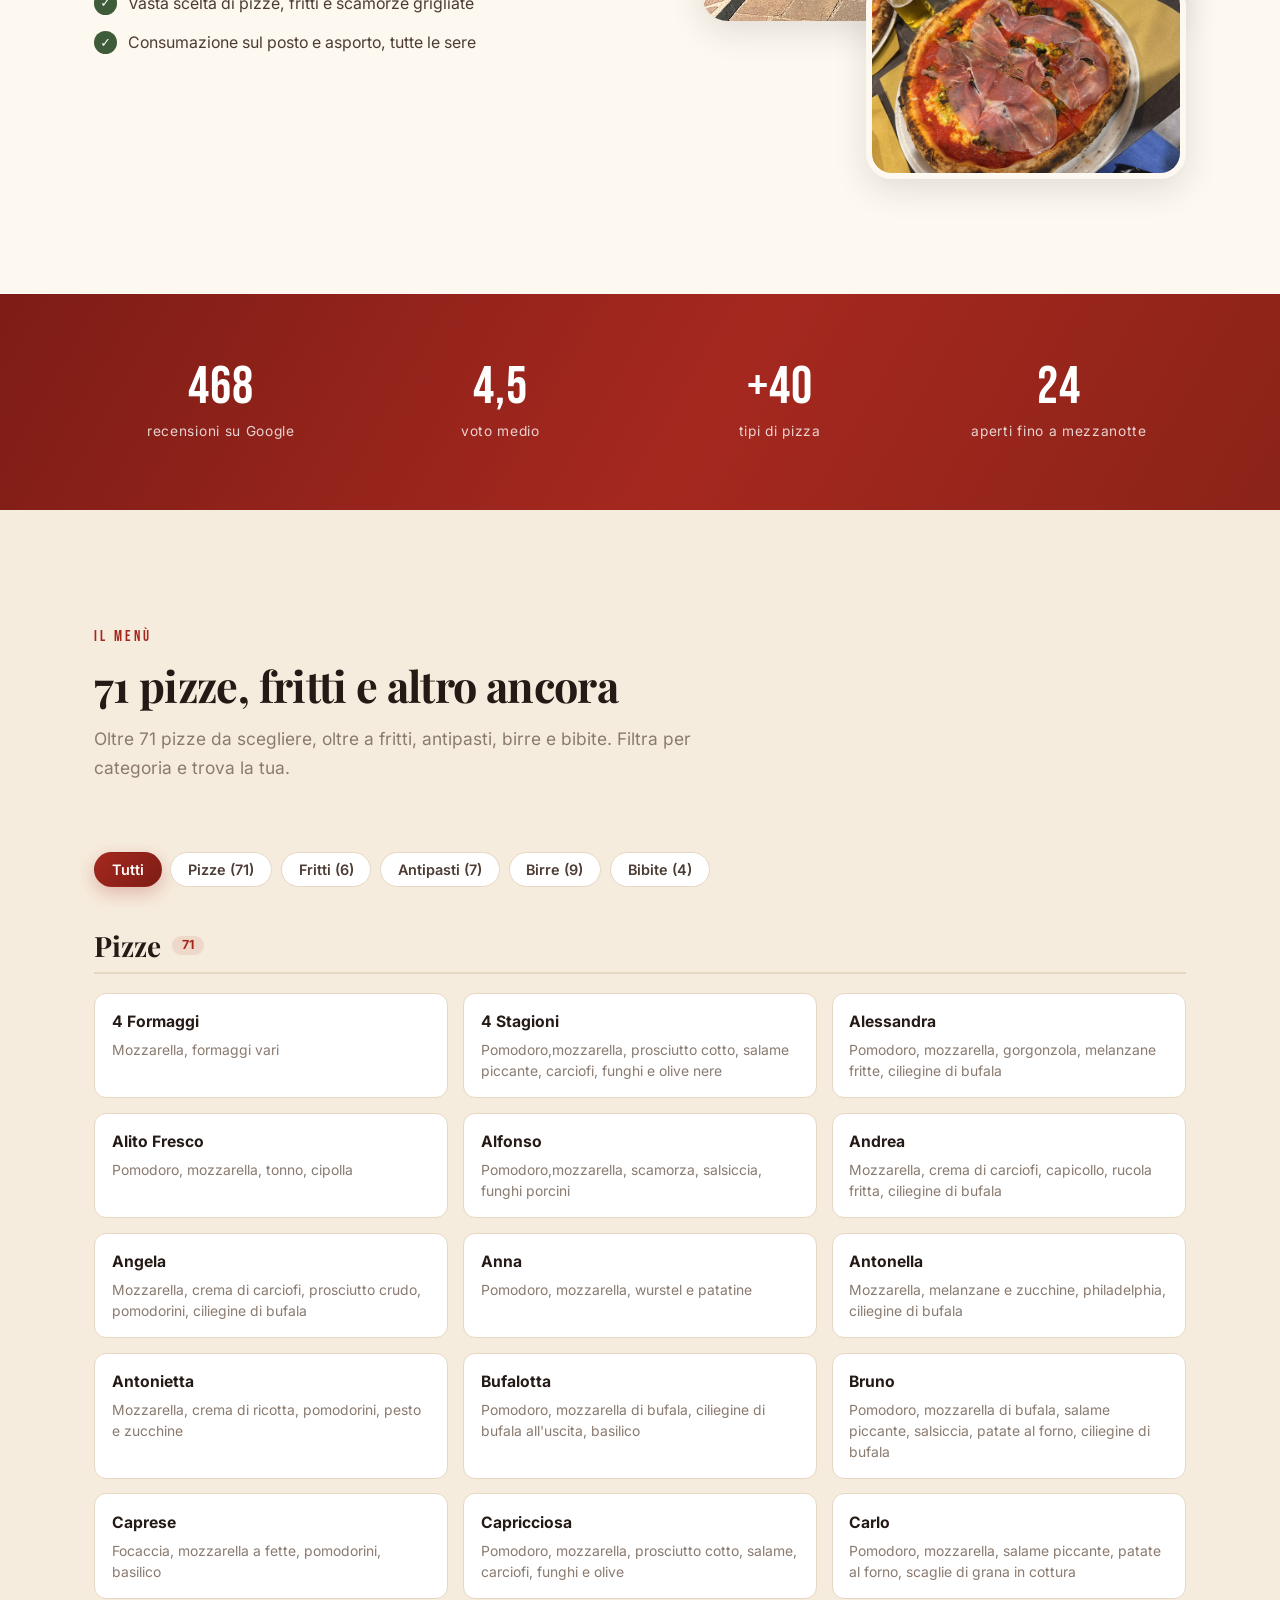
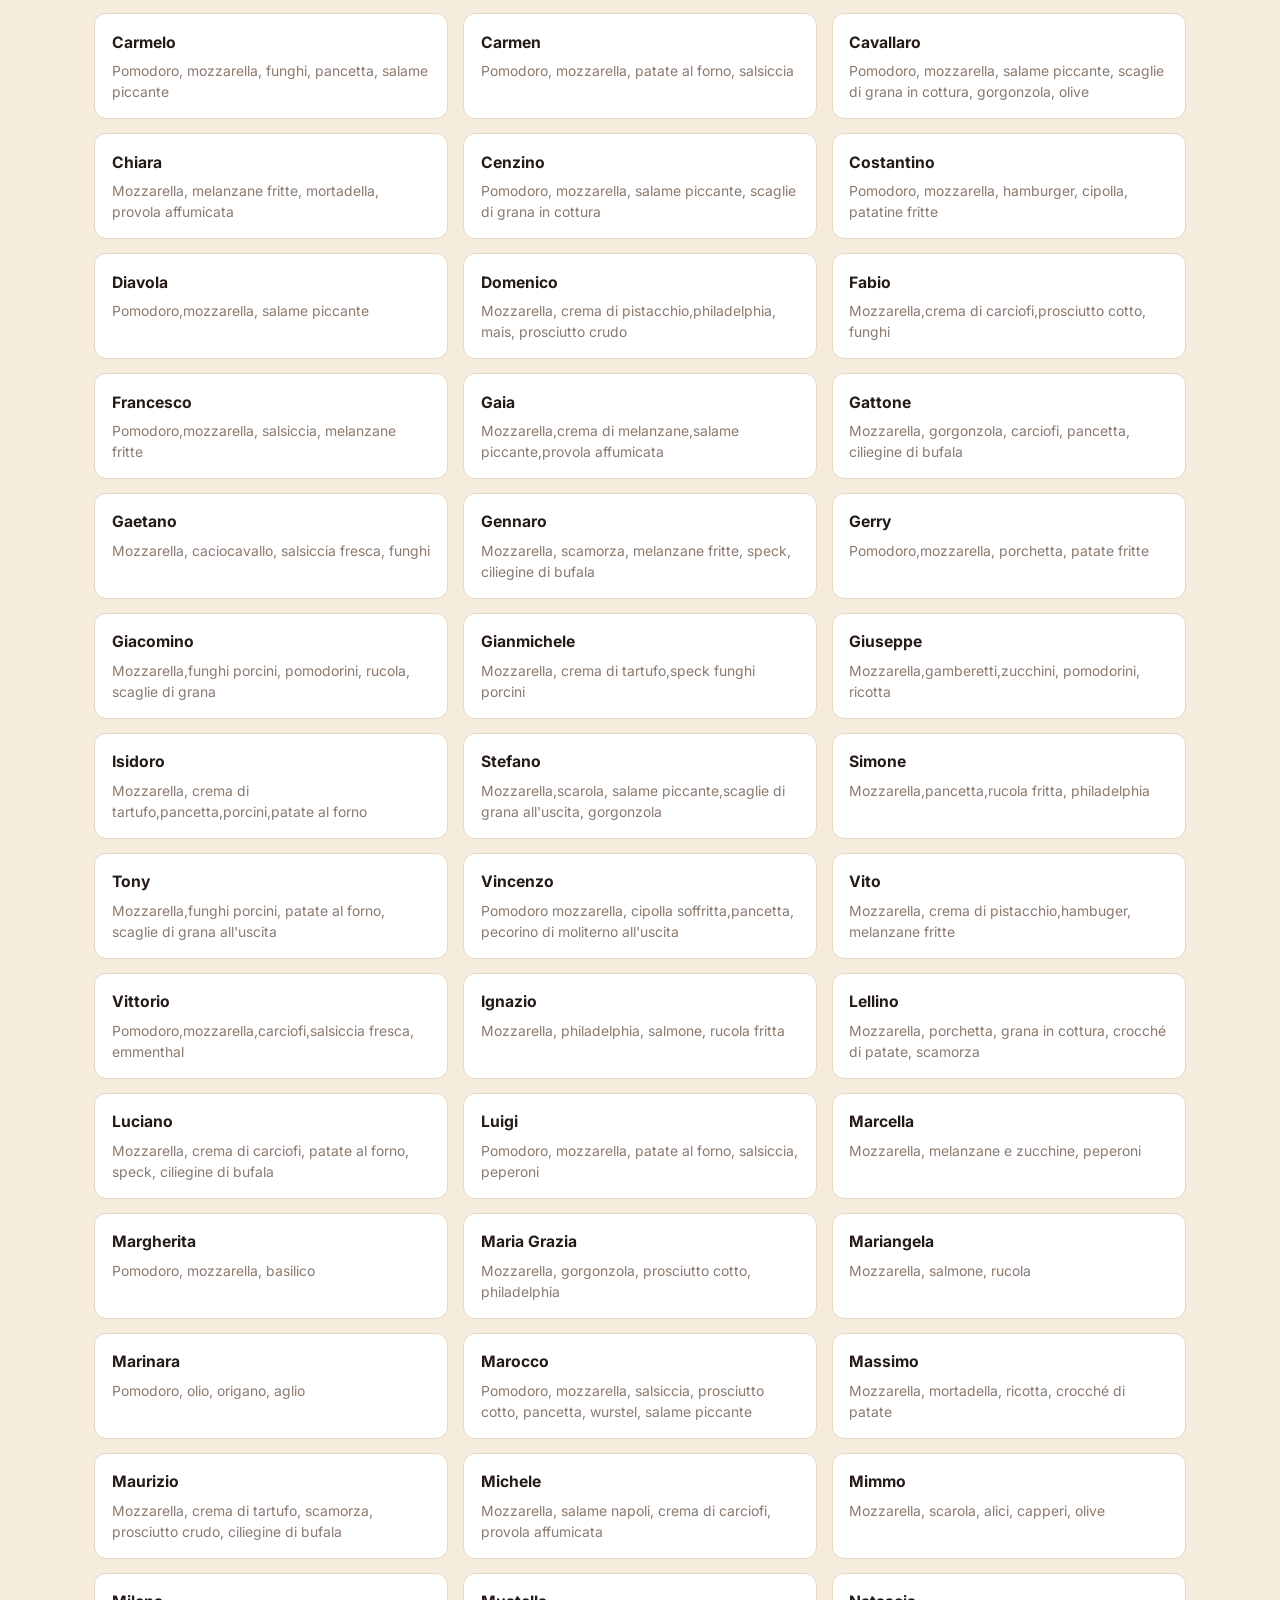
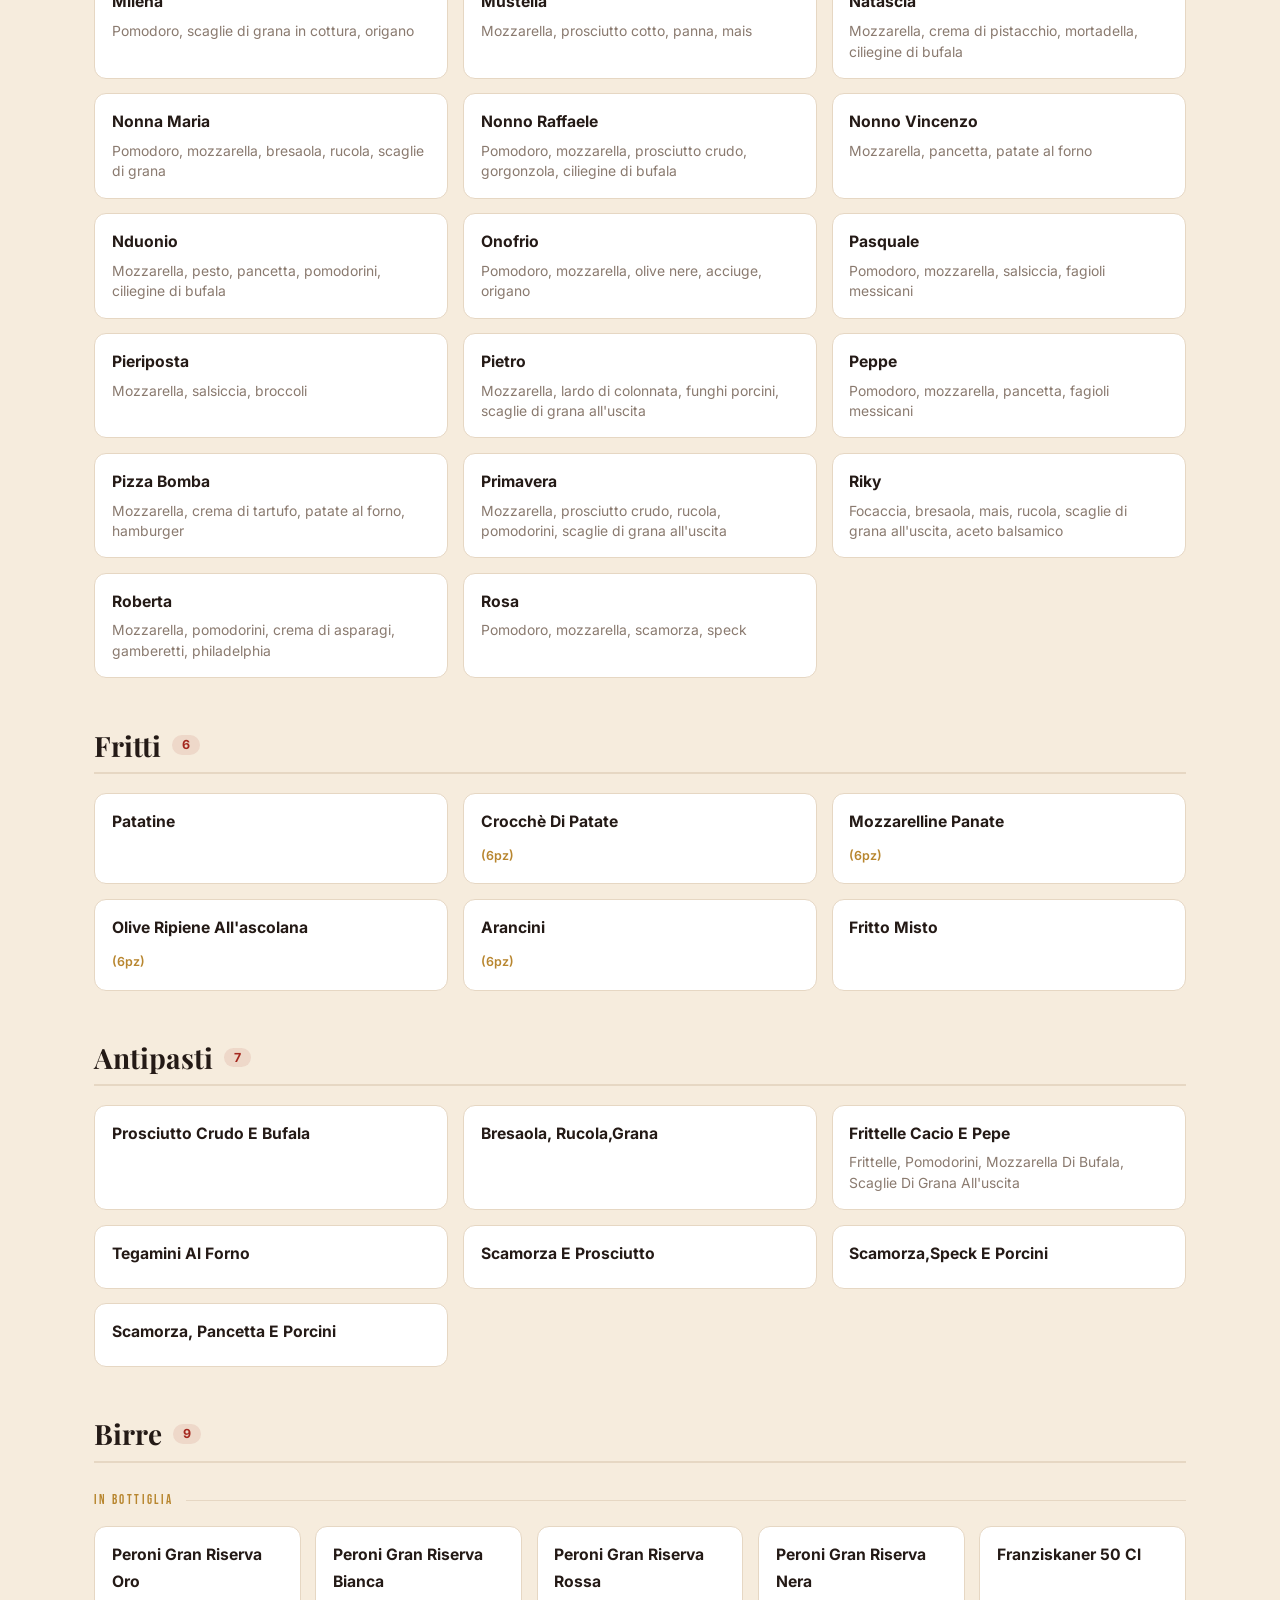
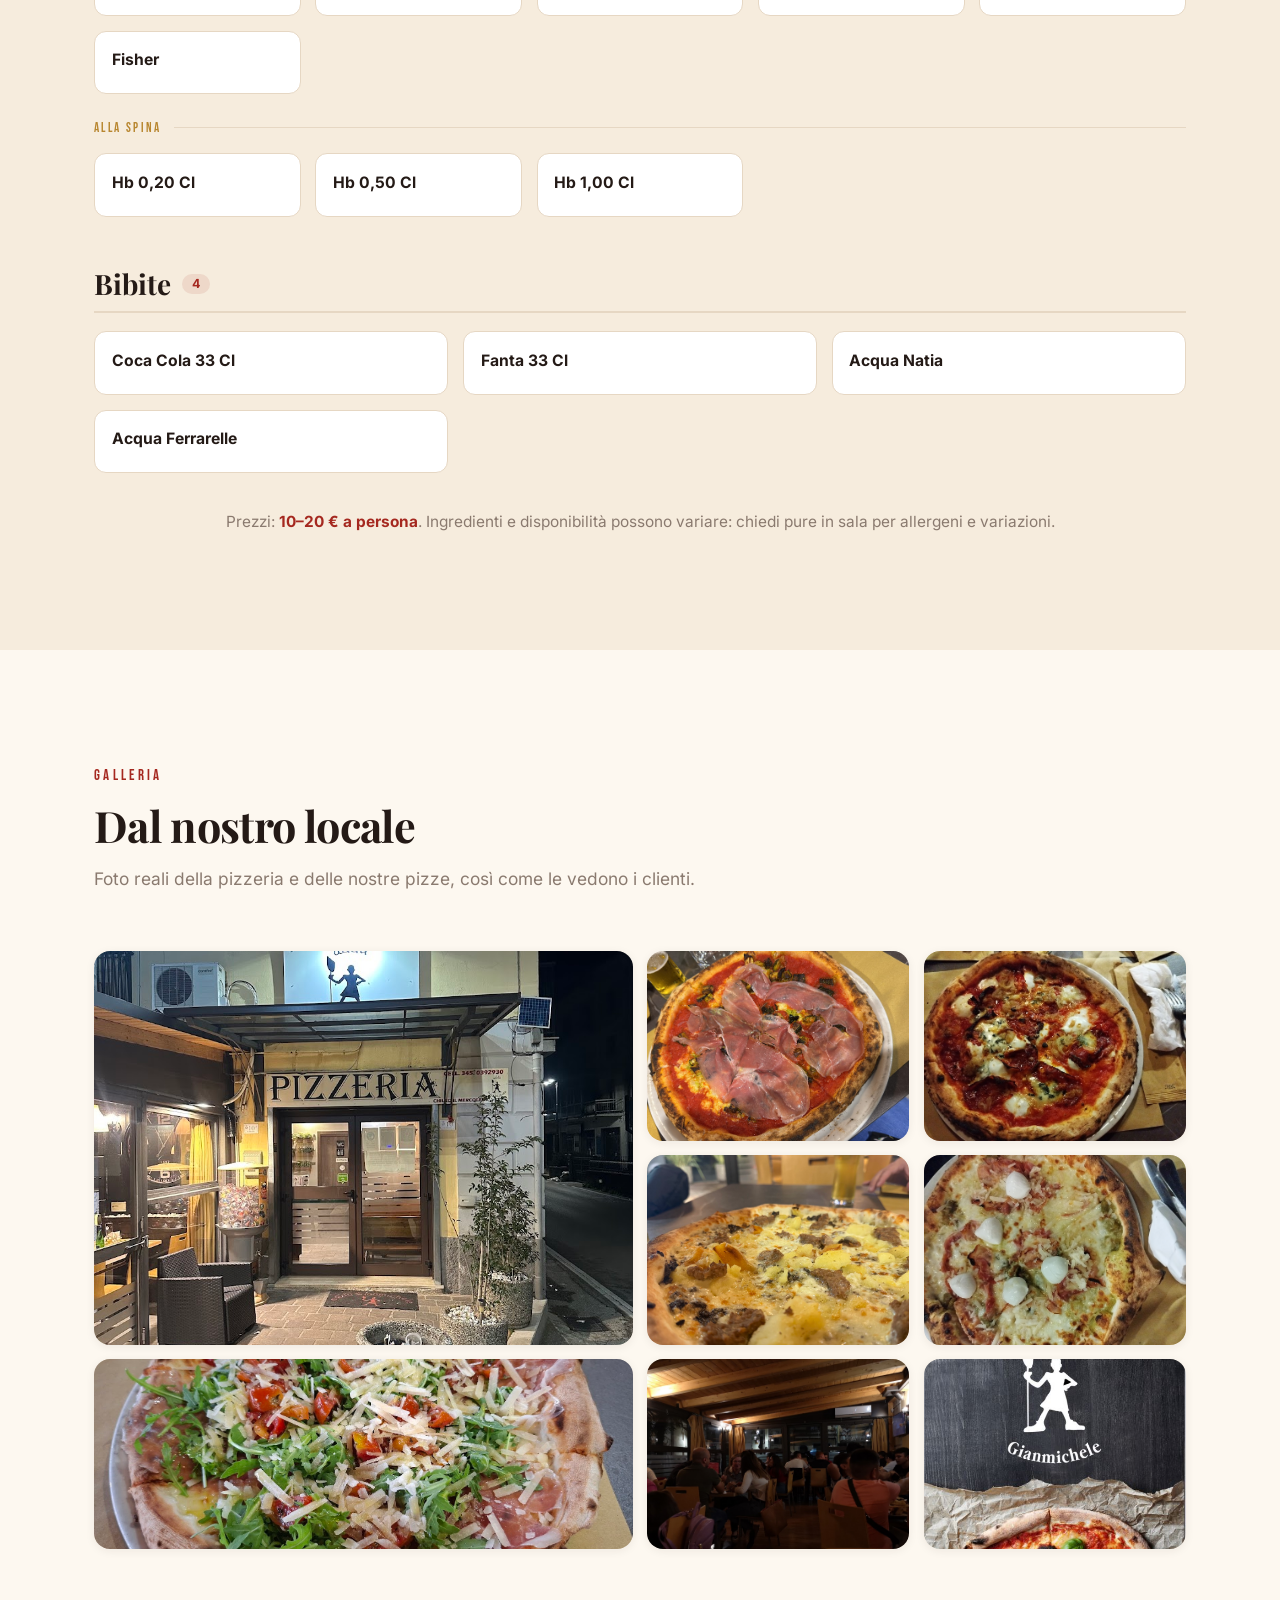
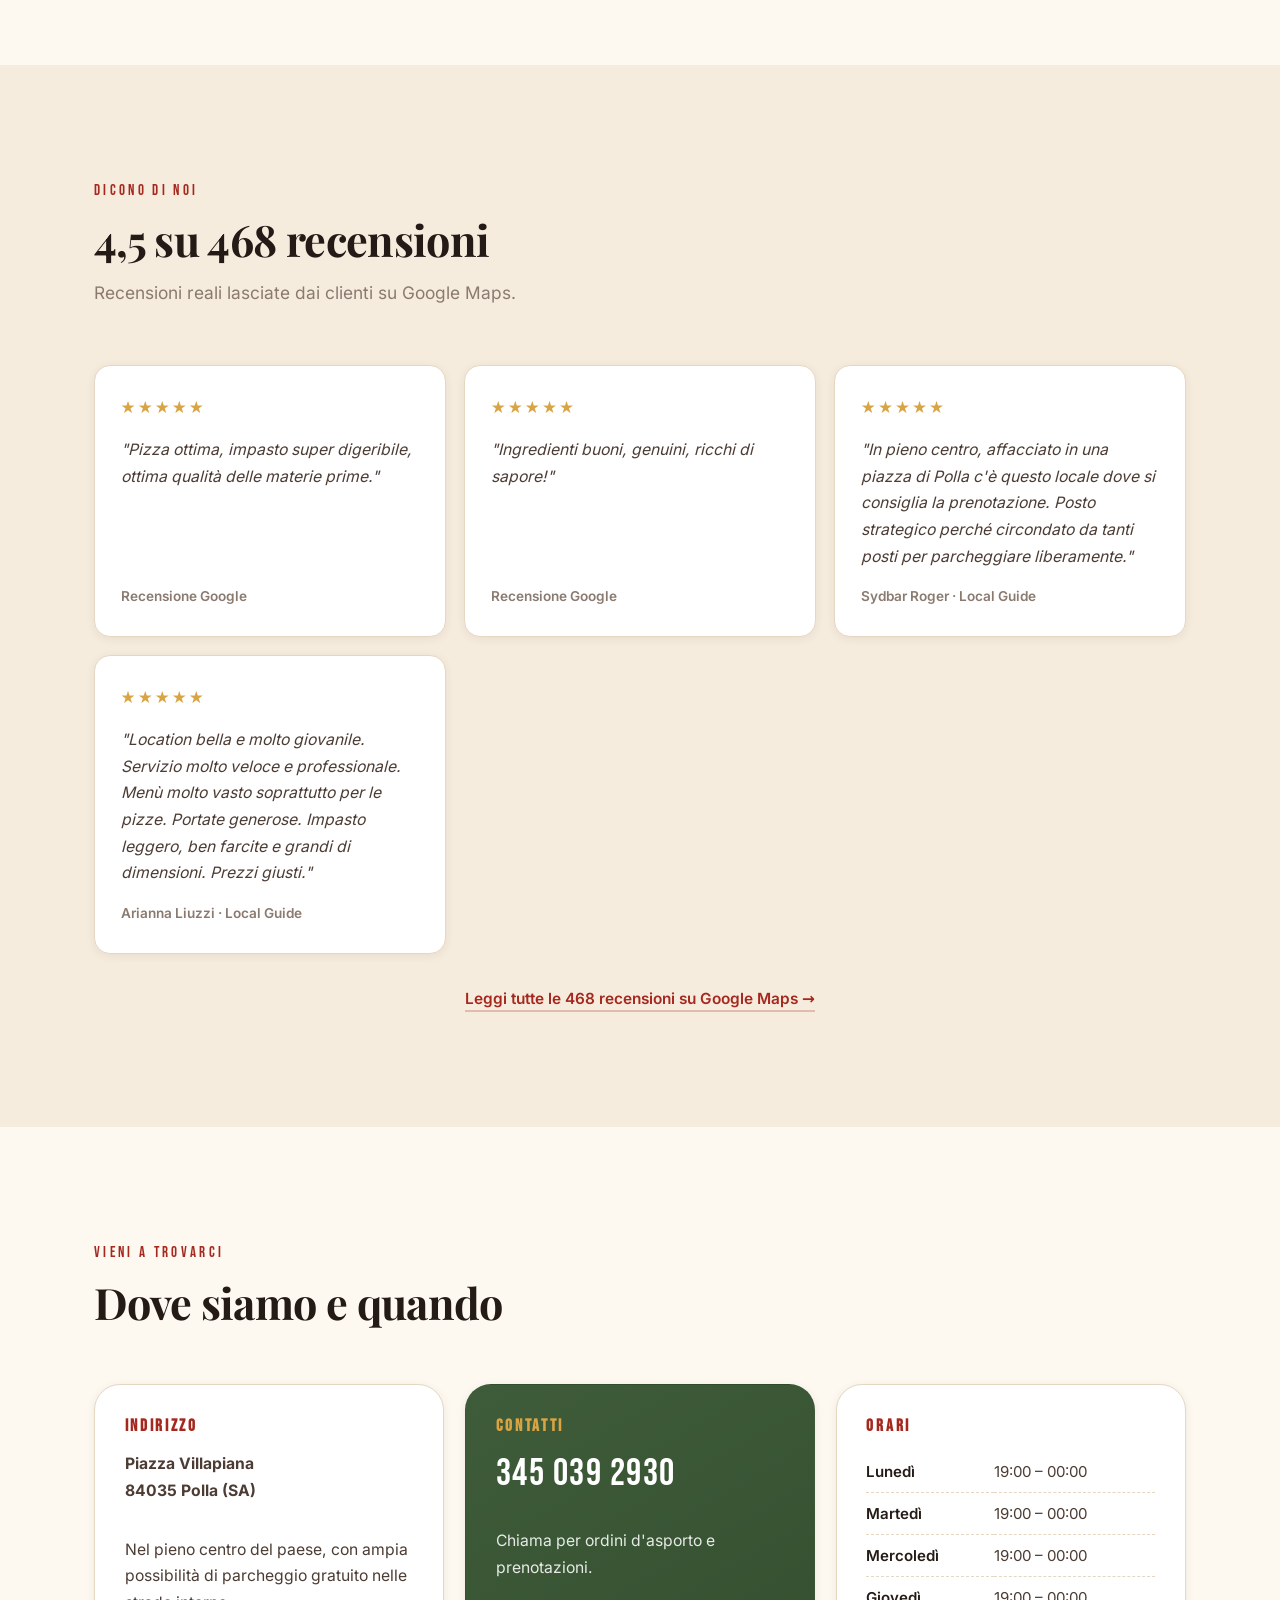
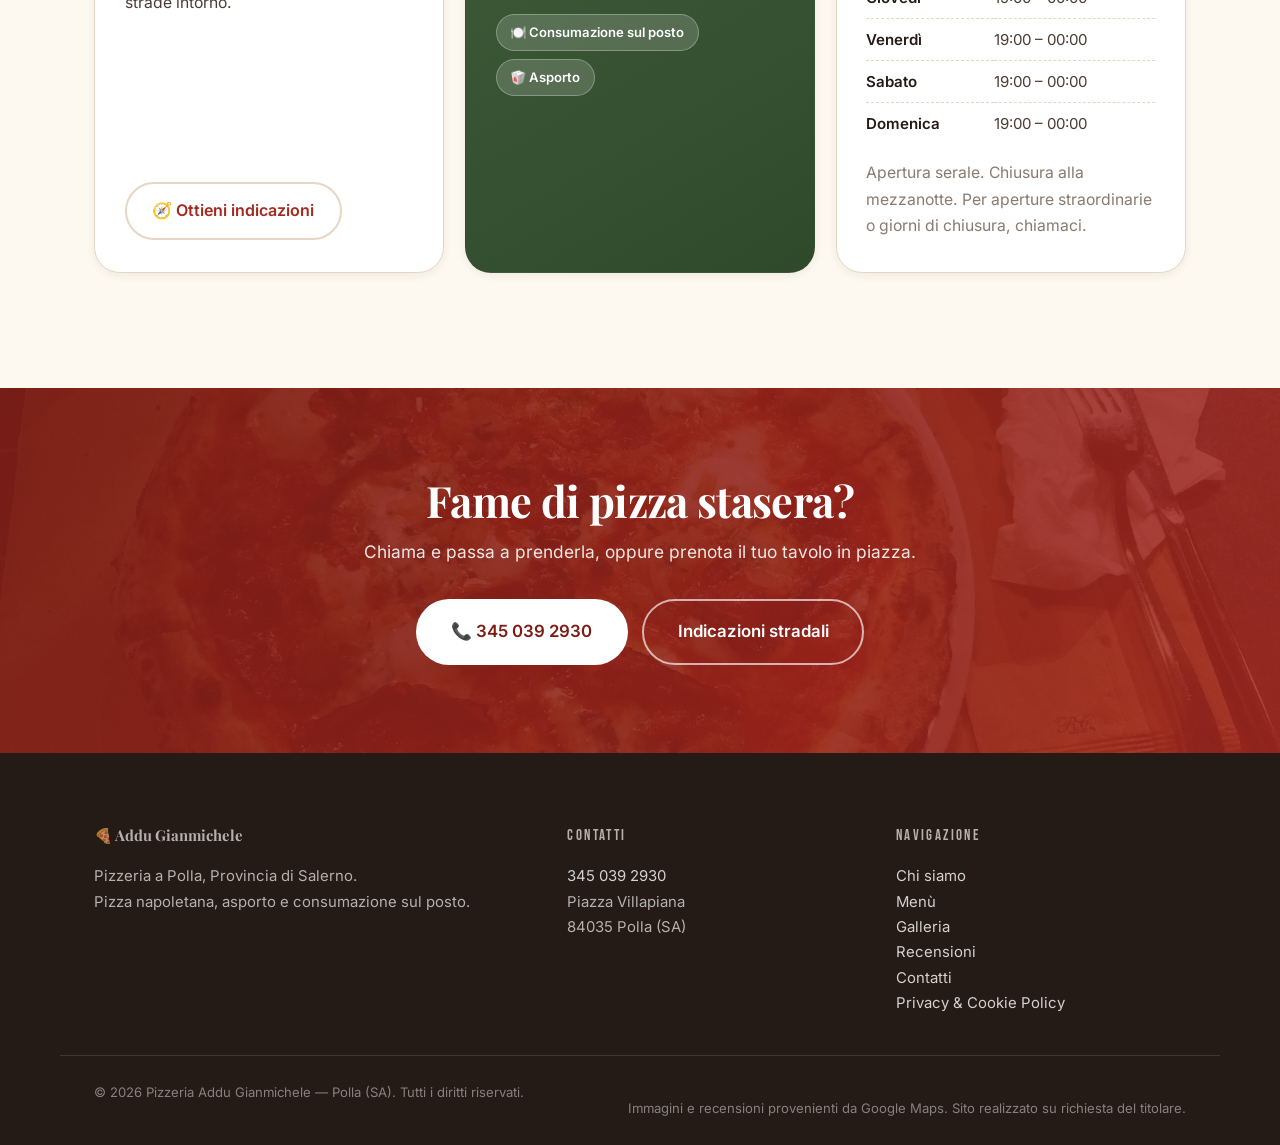
==== commit b00ff62c: "Font locali (zero cookie/terzi, GDPR) + Privacy & Cookie Policy" ====
--- a/index.html
+++ b/index.html
@@ -69,9 +69,6 @@
 
 <link rel="icon" type="image/svg+xml" href="favicon.svg">
 <link rel="apple-touch-icon" href="favicon.svg">
-<link rel="preconnect" href="https://fonts.googleapis.com">
-<link rel="preconnect" href="https://fonts.gstatic.com" crossorigin>
-<link href="https://fonts.googleapis.com/css2?family=Bebas+Neue&family=Inter:wght@400;500;600;700&family=Playfair+Display:ital,wght@0,700;1,600&display=swap" rel="stylesheet">
 <link rel="stylesheet" href="css/style.css">
 </head>
 <body>
@@ -692,7 +689,8 @@
       <a href="#menu">Menù</a><br>
       <a href="#galleria">Galleria</a><br>
       <a href="#recensioni">Recensioni</a><br>
-      <a href="#contatti">Contatti</a></p>
+      <a href="#contatti">Contatti</a><br>
+      <a href="privacy.html">Privacy &amp; Cookie Policy</a></p>
     </div>
   </div>
   <div class="container footer-bottom">
--- a/css/style.css
+++ b/css/style.css
@@ -2,6 +2,64 @@
    Pizzeria Addu Gianmichele — Polla (SA)
    Palette: rosso mattone / crema / verde basilico / oro
    ============================================================ */
+
+/* Font locali — nessuna richiesta a terzi, zero cookie (GDPR). */
+
+@font-face {
+  font-family: 'Bebas Neue';
+  font-style: normal;
+  font-weight: 400;
+  font-display: swap;
+  src: url('../fonts/bebas-neue-normal-400.woff2') format('woff2');
+}
+
+@font-face {
+  font-family: 'Inter';
+  font-style: normal;
+  font-weight: 400;
+  font-display: swap;
+  src: url('../fonts/inter-variable.woff2') format('woff2');
+}
+
+@font-face {
+  font-family: 'Inter';
+  font-style: normal;
+  font-weight: 500;
+  font-display: swap;
+  src: url('../fonts/inter-variable.woff2') format('woff2');
+}
+
+@font-face {
+  font-family: 'Inter';
+  font-style: normal;
+  font-weight: 600;
+  font-display: swap;
+  src: url('../fonts/inter-variable.woff2') format('woff2');
+}
+
+@font-face {
+  font-family: 'Inter';
+  font-style: normal;
+  font-weight: 700;
+  font-display: swap;
+  src: url('../fonts/inter-variable.woff2') format('woff2');
+}
+
+@font-face {
+  font-family: 'Playfair Display';
+  font-style: italic;
+  font-weight: 600;
+  font-display: swap;
+  src: url('../fonts/playfair-display-italic-600.woff2') format('woff2');
+}
+
+@font-face {
+  font-family: 'Playfair Display';
+  font-style: normal;
+  font-weight: 700;
+  font-display: swap;
+  src: url('../fonts/playfair-display-normal-700.woff2') format('woff2');
+}
 
 :root {
   --rosso: #a5281f;
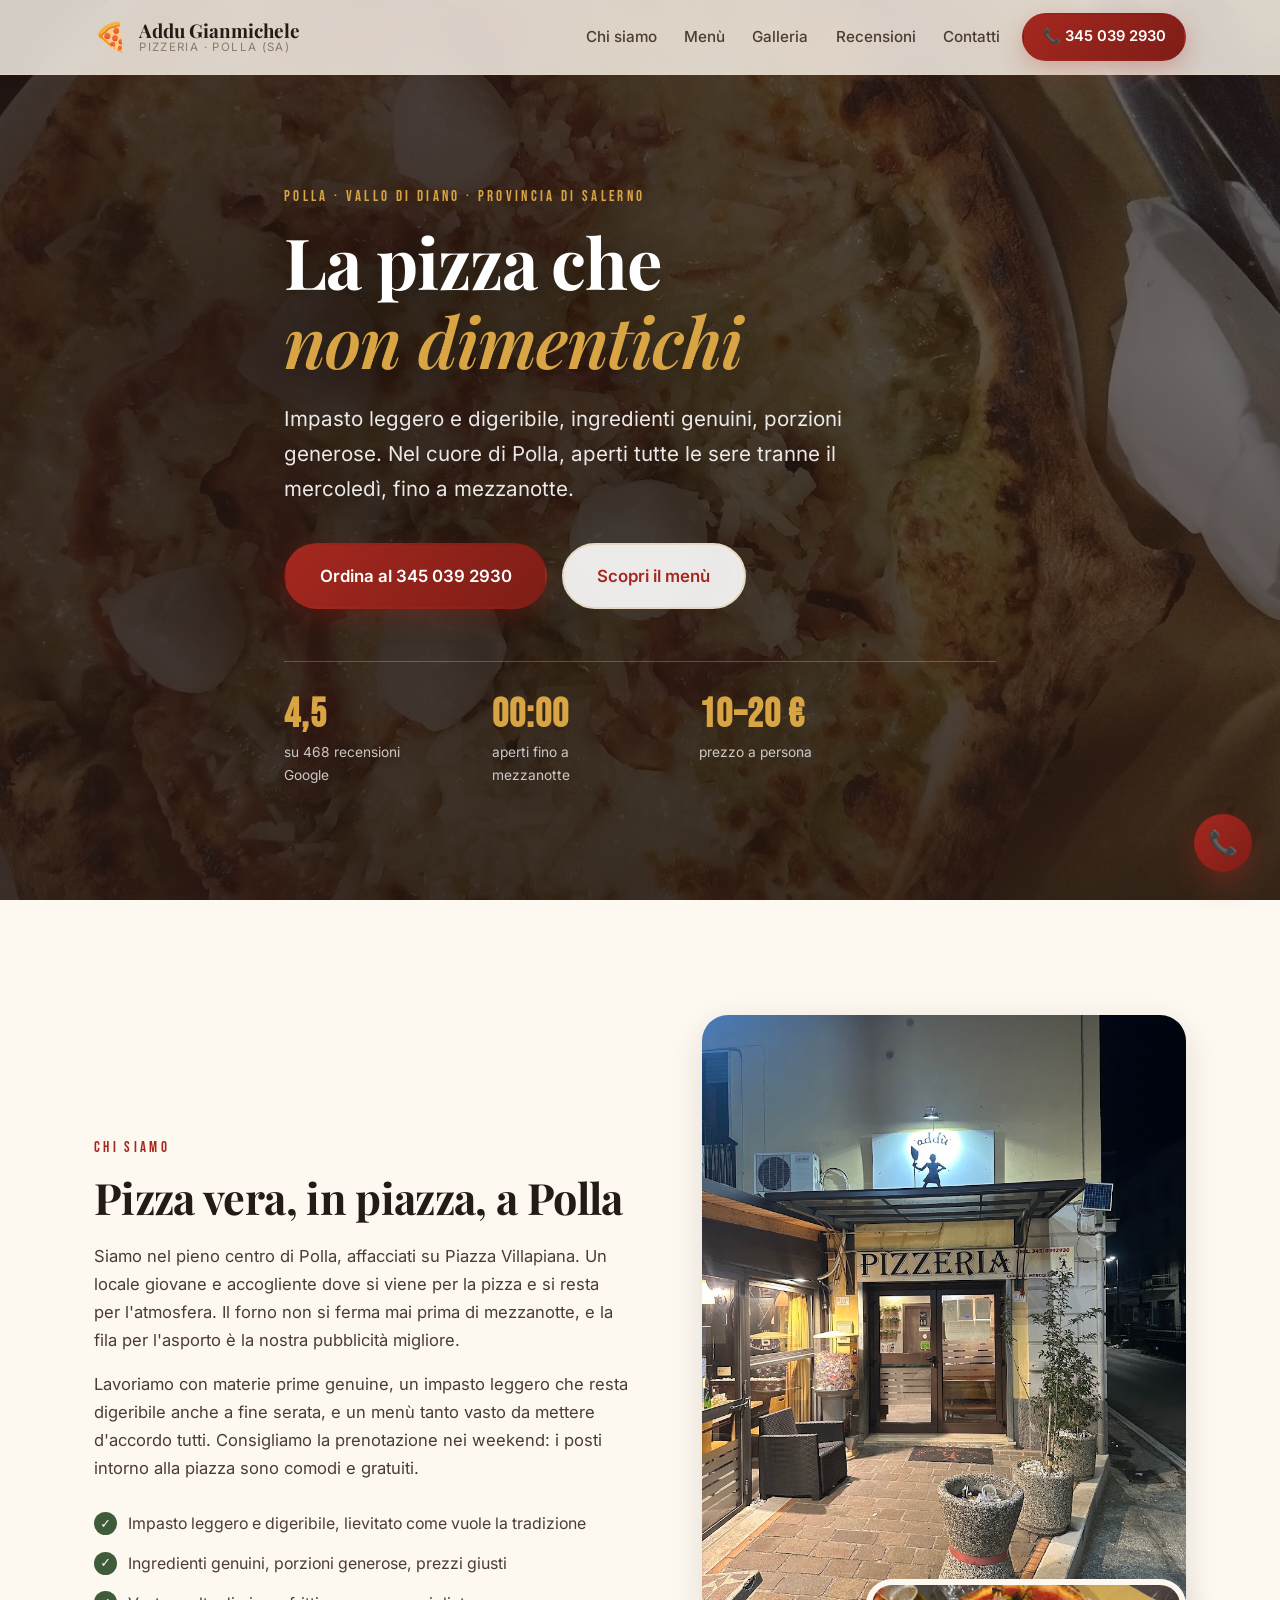
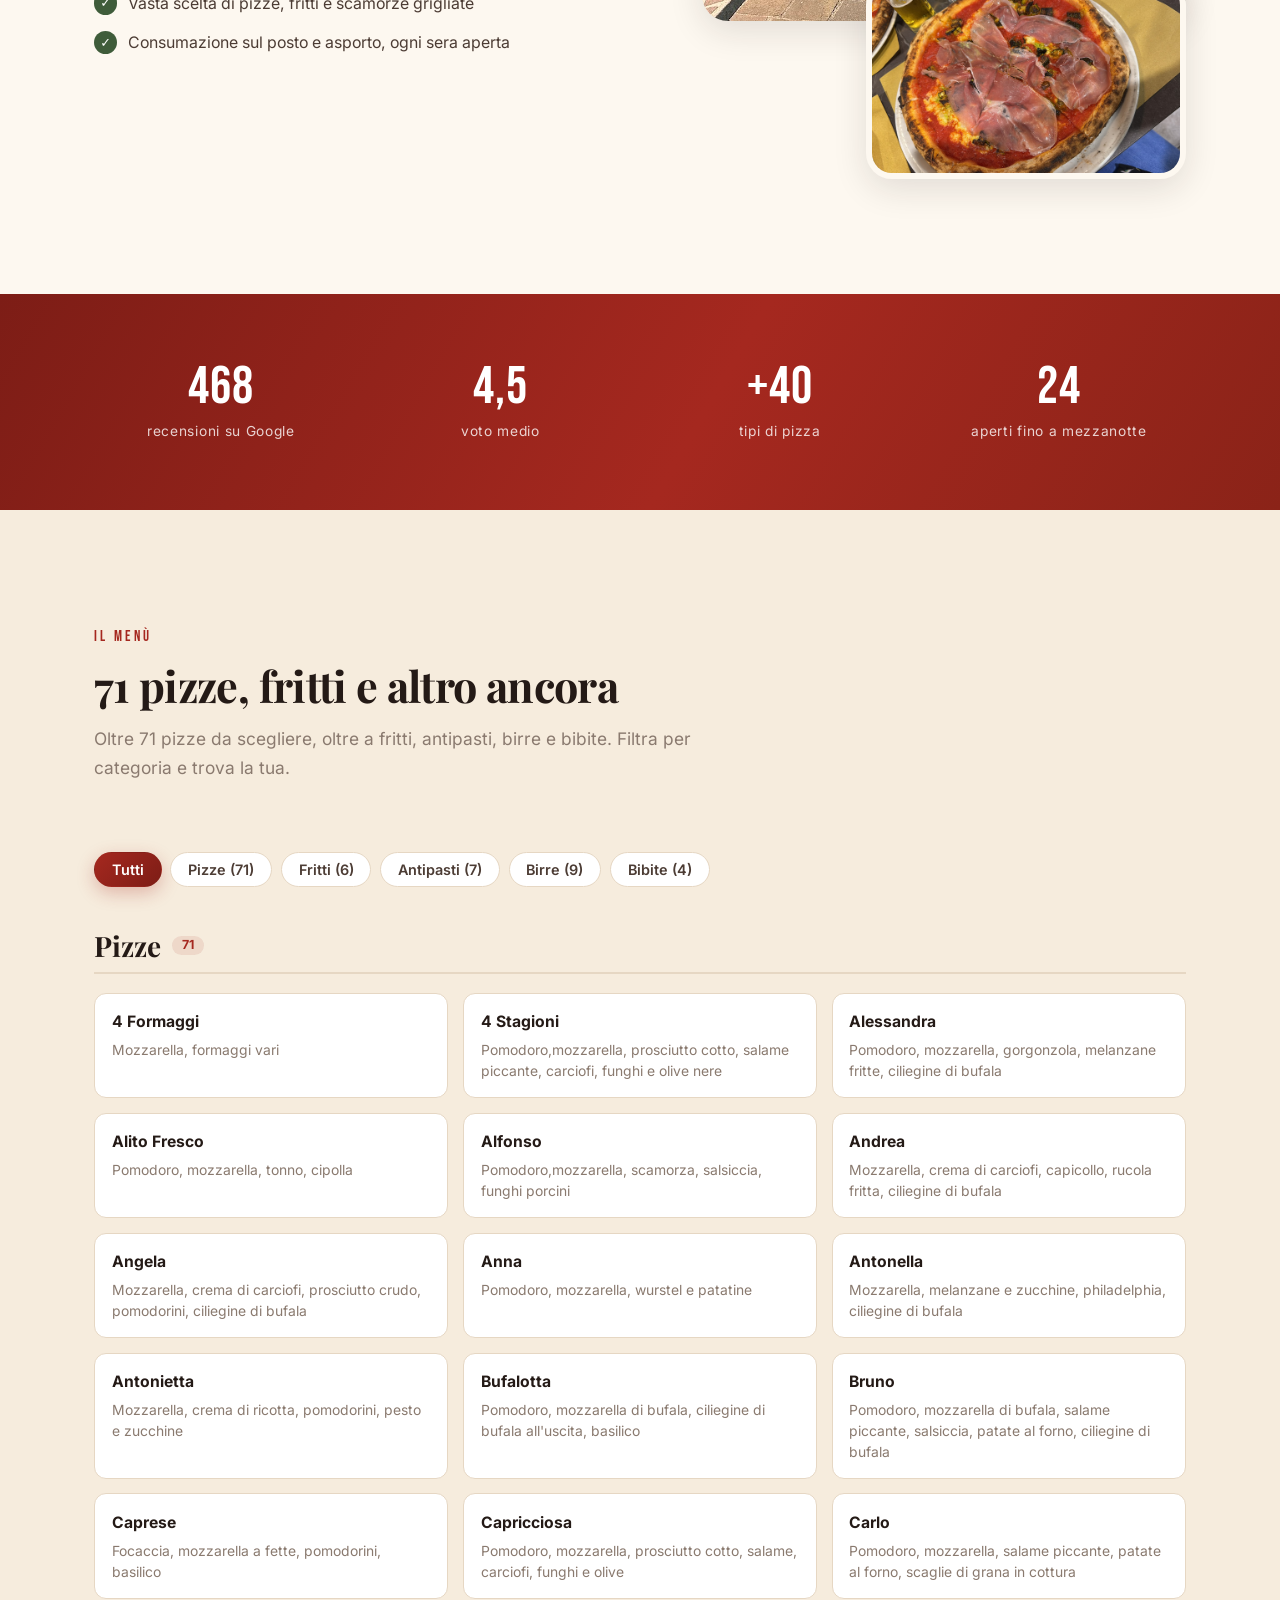
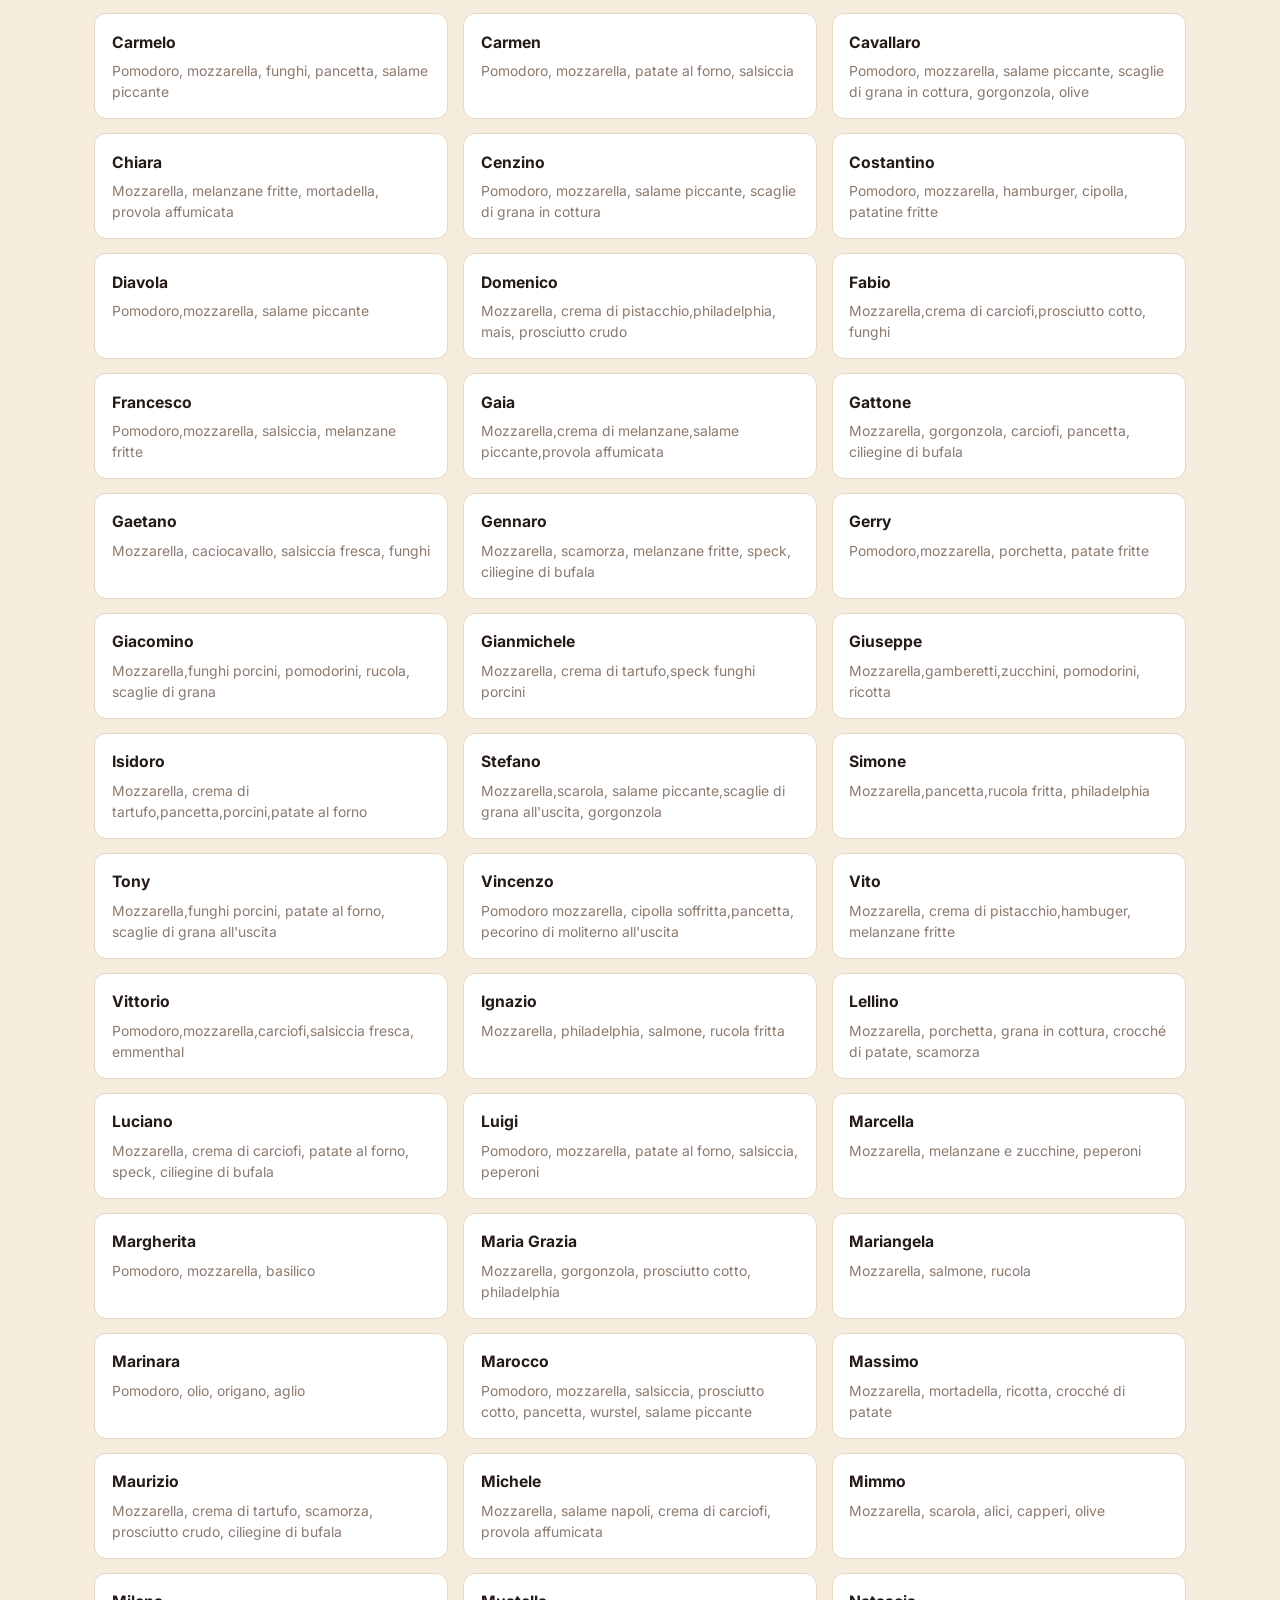
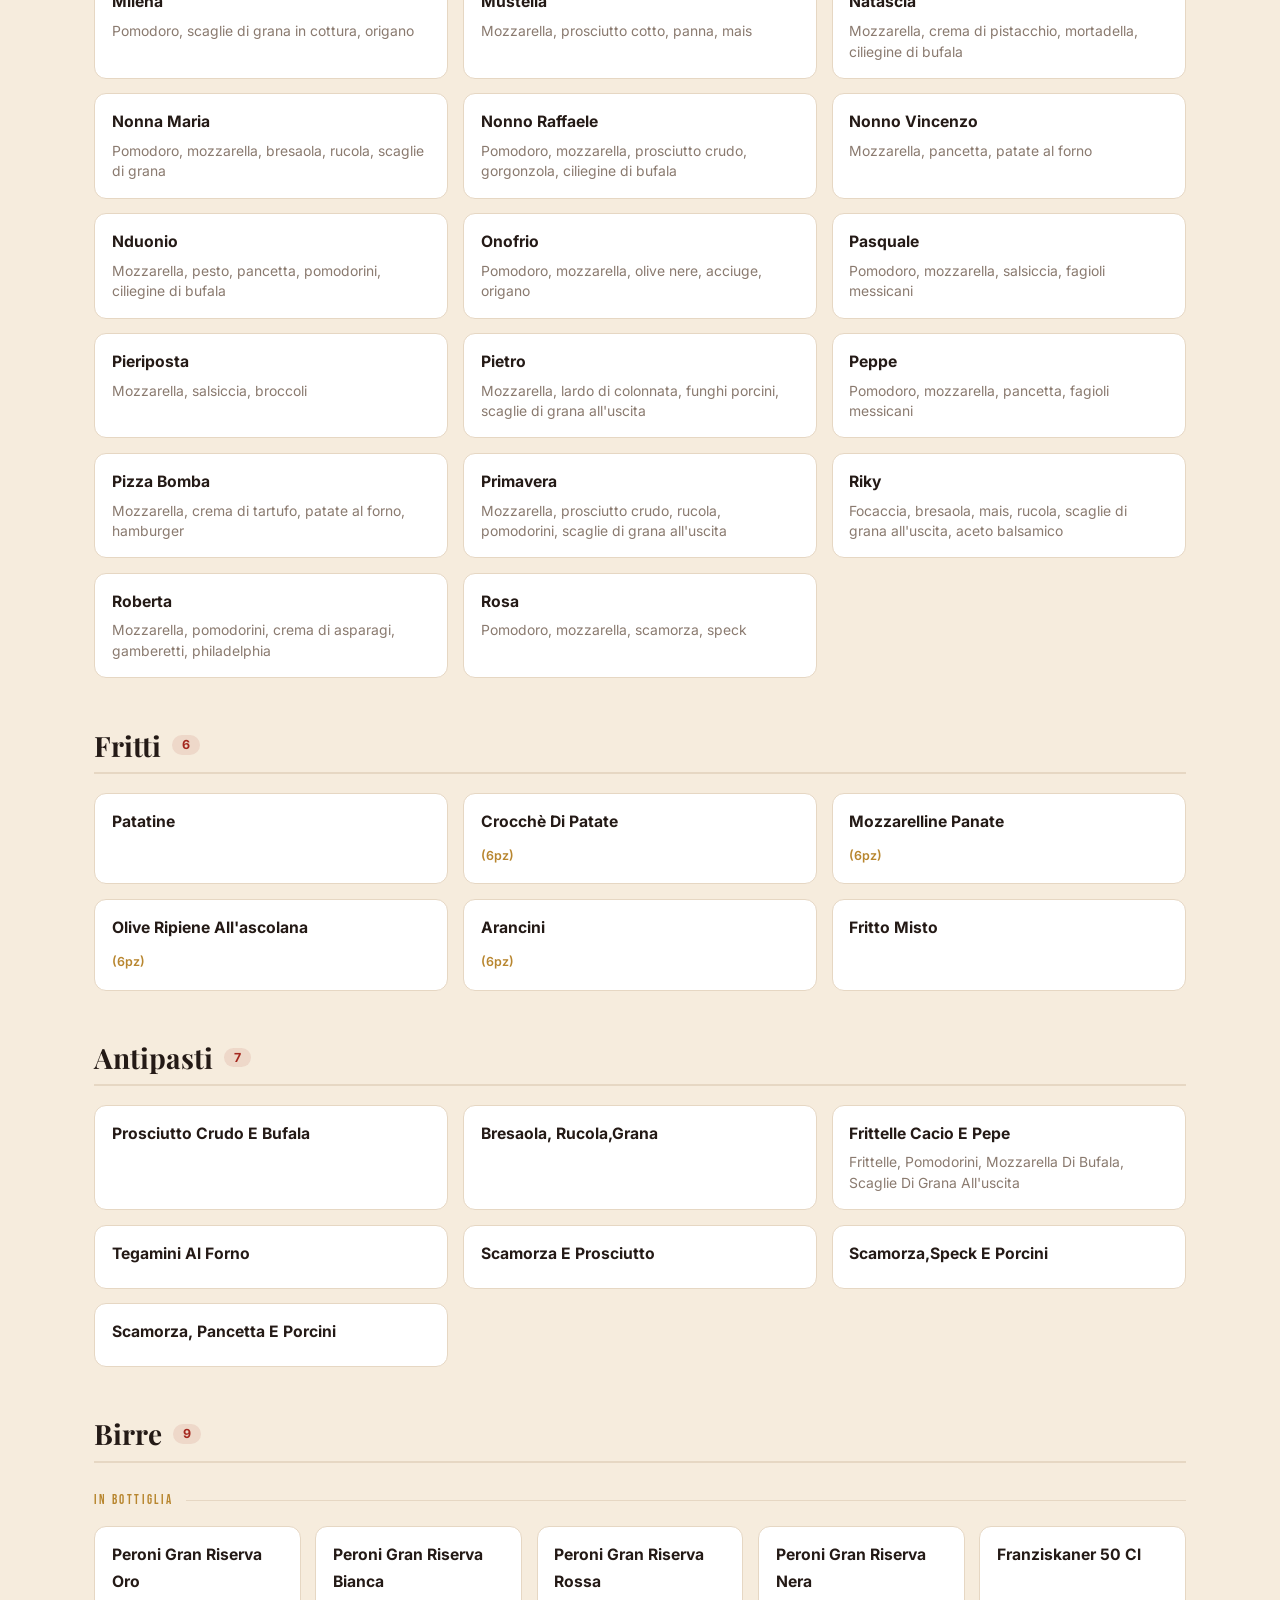
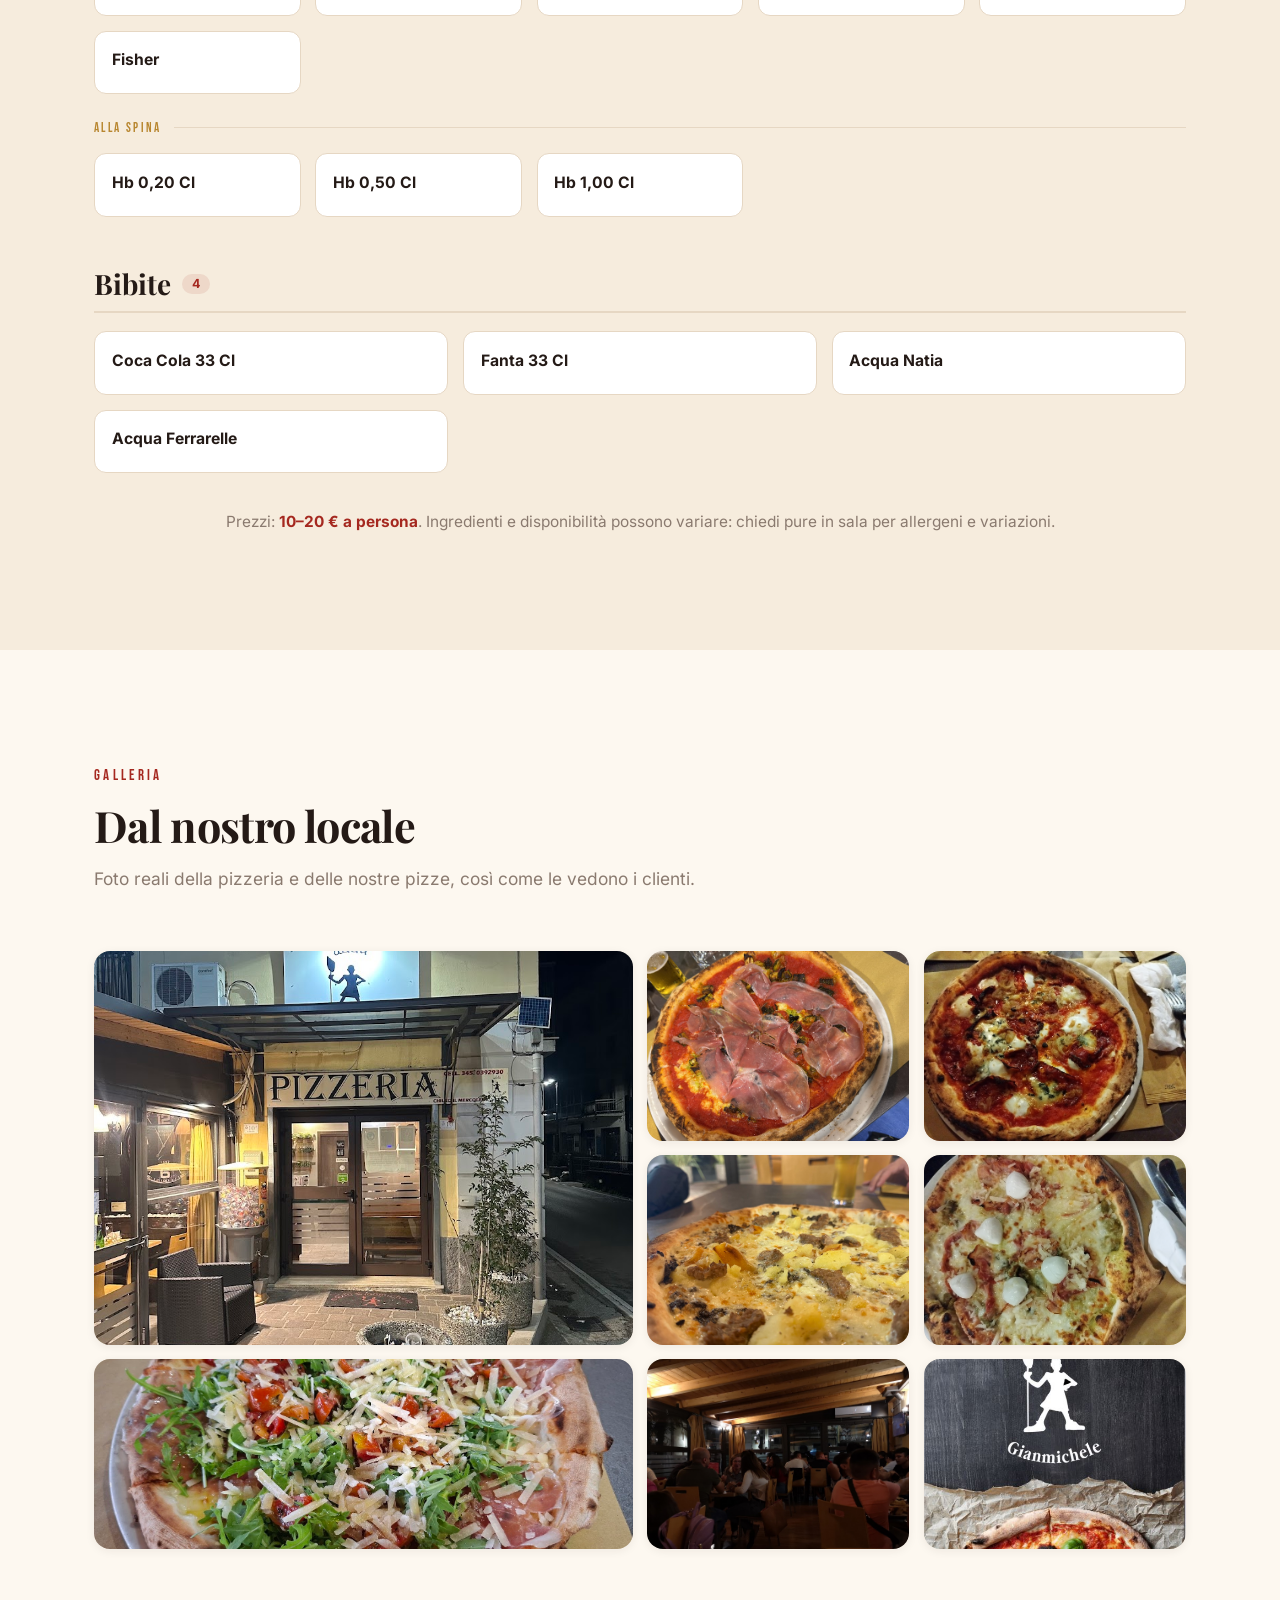
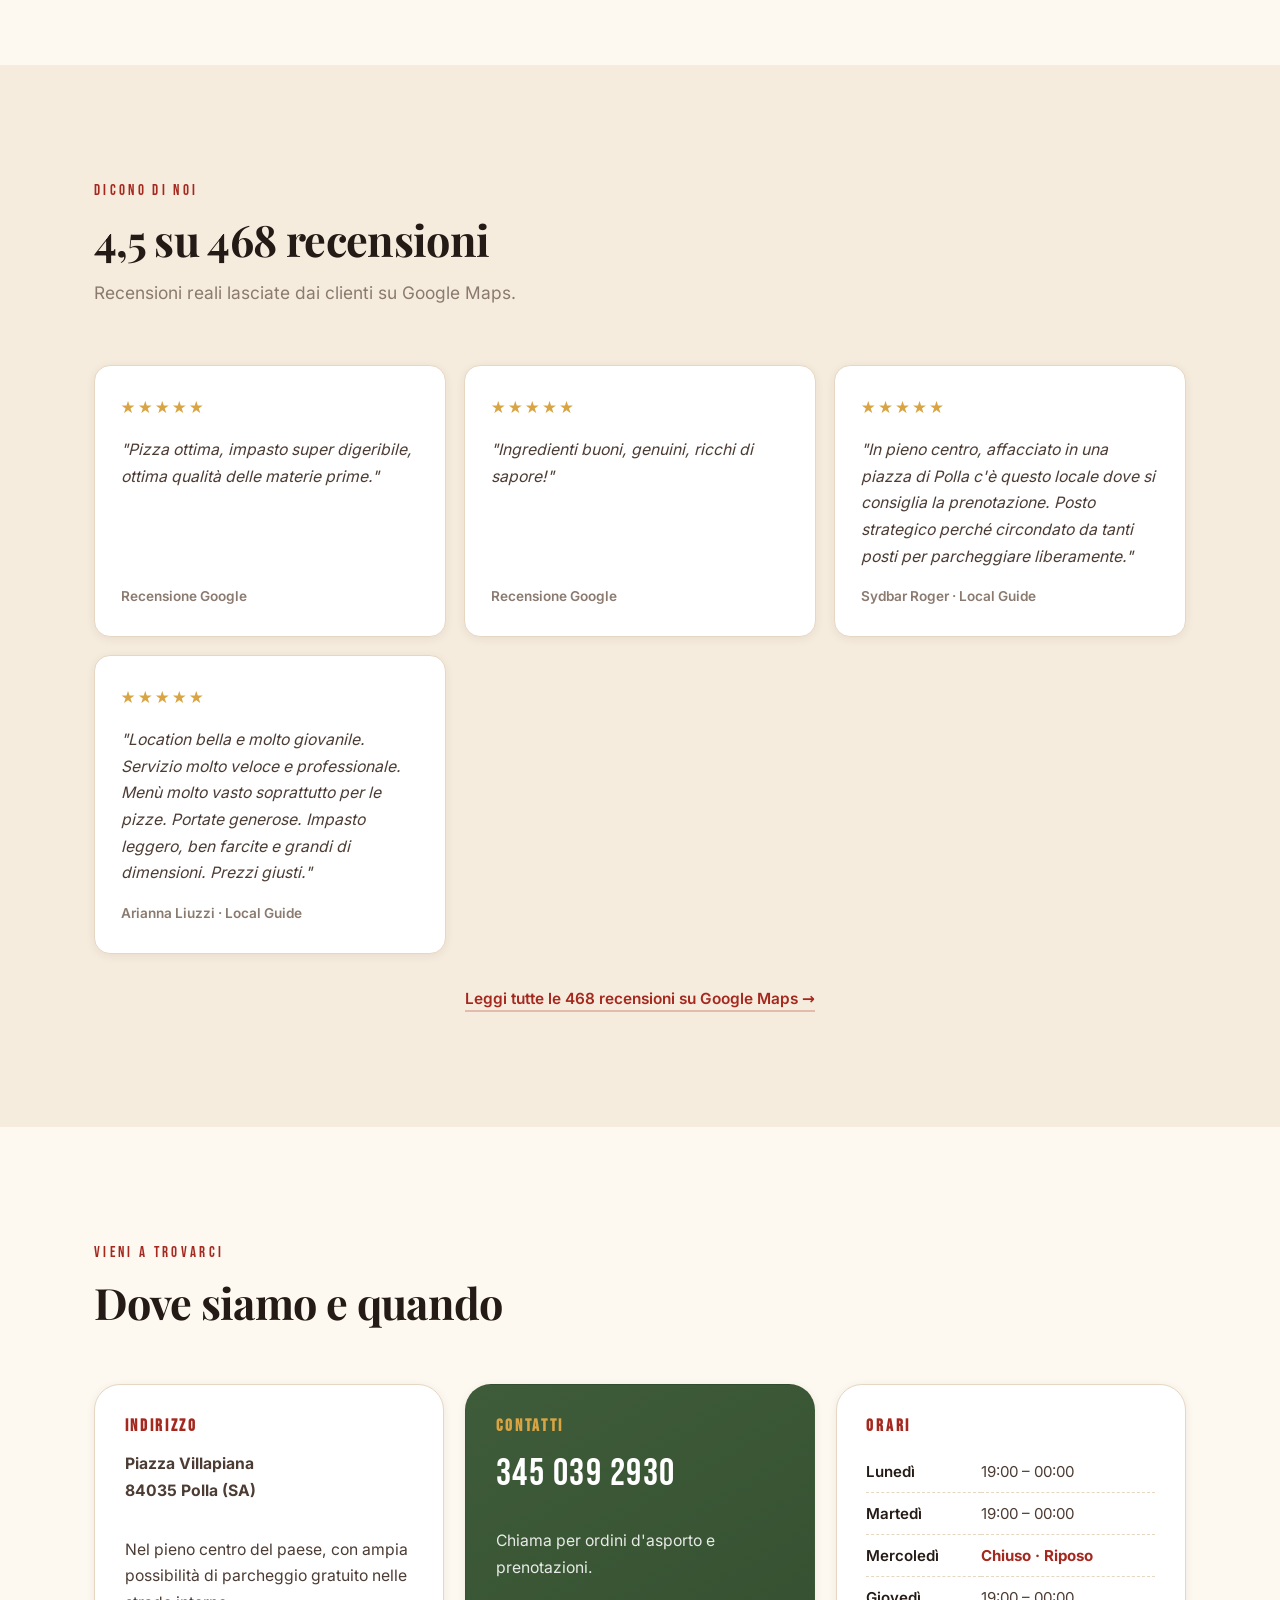
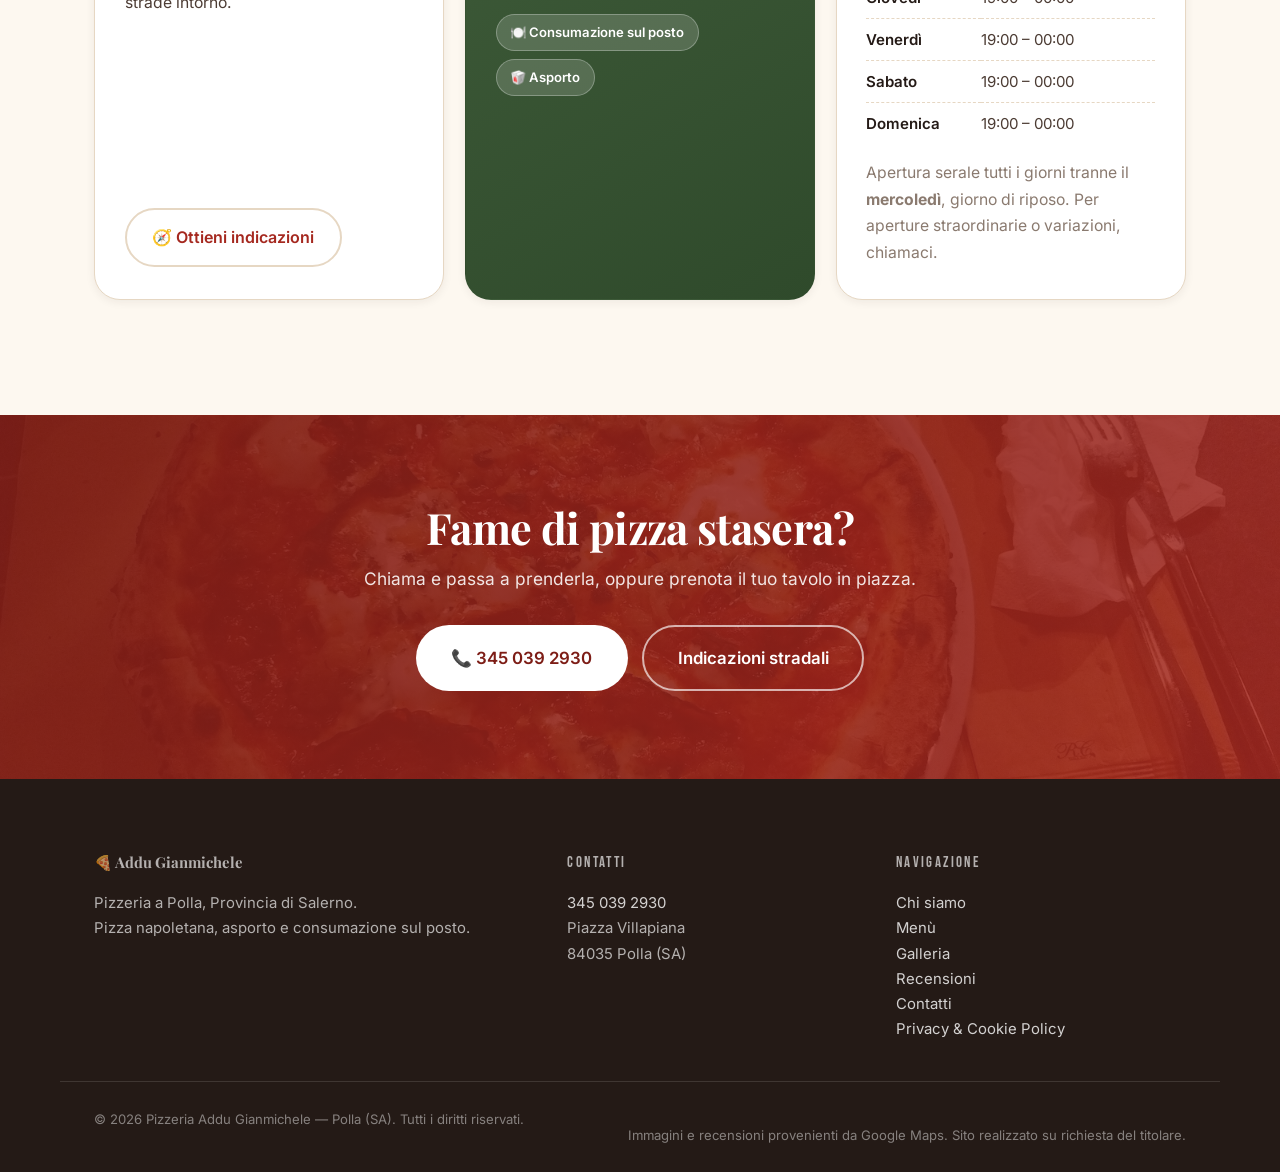
==== commit 8ee784a1: "Mercoledì giorno di riposo: orari tabella, testi e Schema.org" ====
--- a/index.html
+++ b/index.html
@@ -7,7 +7,7 @@
 <meta name="description" content="Pizzeria Addu Gianmichele a Polla (SA). Pizza napoletana con impasto leggero e ingredienti genuini. Apertura serale fino a mezzanotte, asporto e consumazione sul posto. Piazza Villapiana, Polla. Tel 345 039 2930.">
 <meta name="keywords" content="pizzeria Polla, pizza Polla,Addu Gianmichele, pizza da asporto Polla, pizzeria Vallo di Diano, pizza napoletana Salerno">
 <meta name="author" content="Pizzeria Addu Gianmichele">
-<link rel="canonical" href="https://www.pizzeriaaddugianmichele.it/">
+<link rel="canonical" href="https://addugianmichele.netlify.app/">
 
 <!-- Open Graph -->
 <meta property="og:type" content="restaurant.restaurant">
@@ -15,7 +15,7 @@
 <meta property="og:description" content="Pizza napoletana con impasto leggero e ingredienti genuini. Aperti fino a mezzanotte. Asporto e sul posto.">
 <meta property="og:image" content="images/foto-1.jpg">
 <meta property="og:locale" content="it_IT">
-<meta property="og:url" content="https://www.pizzeriaaddugianmichele.it/">
+<meta property="og:url" content="https://addugianmichele.netlify.app/">
 
 <!-- Schema.org LocalBusiness -->
 <script type="application/ld+json">
@@ -39,7 +39,7 @@
   "hasMap": "https://maps.google.com/?q=Pizzeria+Addu+Gianmichele+Piazza+Villapiana+Polla+SA",
   "openingHoursSpecification": [{
     "@type": "OpeningHoursSpecification",
-    "dayOfWeek": ["Tuesday","Wednesday","Thursday","Friday","Saturday","Sunday","Monday"],
+    "dayOfWeek": ["Tuesday","Thursday","Friday","Saturday","Sunday","Monday"],
     "opens": "19:00",
     "closes": "00:00"
   }],
@@ -113,7 +113,7 @@
   <div class="container hero-inner">
     <p class="eyebrow">Polla · Vallo di Diano · Provincia di Salerno</p>
     <h1>La pizza che<br><em>non dimentichi</em></h1>
-    <p class="hero-sub">Impasto leggero e digeribile, ingredienti genuini, porzioni generose. Nel cuore di Polla, aperti ogni sera fino a mezzanotte.</p>
+    <p class="hero-sub">Impasto leggero e digeribile, ingredienti genuini, porzioni generose. Nel cuore di Polla, aperti tutte le sere tranne il mercoledì, fino a mezzanotte.</p>
     <div class="hero-actions">
       <a class="btn btn-primary btn-lg" href="tel:+393450392930">Ordina al 345 039 2930</a>
       <a class="btn btn-ghost btn-lg" href="#menu">Scopri il menù</a>
@@ -138,7 +138,7 @@
         <li>Impasto leggero e digeribile, lievitato come vuole la tradizione</li>
         <li>Ingredienti genuini, porzioni generose, prezzi giusti</li>
         <li>Vasta scelta di pizze, fritti e scamorze grigliate</li>
-        <li>Consumazione sul posto e asporto, tutte le sere</li>
+        <li>Consumazione sul posto e asporto, ogni sera aperta</li>
       </ul>
     </div>
     <div class="split-media">
@@ -644,14 +644,14 @@
           <tbody>
             <tr><td>Lunedì</td><td>19:00 – 00:00</td></tr>
             <tr><td>Martedì</td><td>19:00 – 00:00</td></tr>
-            <tr><td>Mercoledì</td><td>19:00 – 00:00</td></tr>
+            <tr><td>Mercoledì</td><td class="hours-closed">Chiuso · Riposo</td></tr>
             <tr><td>Giovedì</td><td>19:00 – 00:00</td></tr>
             <tr><td>Venerdì</td><td>19:00 – 00:00</td></tr>
             <tr><td>Sabato</td><td>19:00 – 00:00</td></tr>
             <tr><td>Domenica</td><td>19:00 – 00:00</td></tr>
           </tbody>
         </table>
-        <p class="hours-note">Apertura serale. Chiusura alla mezzanotte. Per aperture straordinarie o giorni di chiusura, chiamaci.</p>
+        <p class="hours-note">Apertura serale tutti i giorni tranne il <strong>mercoledì</strong>, giorno di riposo. Per aperture straordinarie o variazioni, chiamaci.</p>
       </div>
     </div>
   </div>
--- a/css/style.css
+++ b/css/style.css
@@ -647,6 +647,7 @@
 .hours { width: 100%; border-collapse: collapse; font-size: .94rem; }
 .hours td { padding: .48rem 0; border-bottom: 1px dashed var(--border); color: var(--ink-soft); }
 .hours td:first-child { font-weight: 600; color: var(--ink); }
+.hours td.hours-closed { color: var(--rosso); font-weight: 700; }
 .hours tr:last-child td { border-bottom: none; }
 .hours-note { font-size: .84rem; color: var(--muted); }
 
